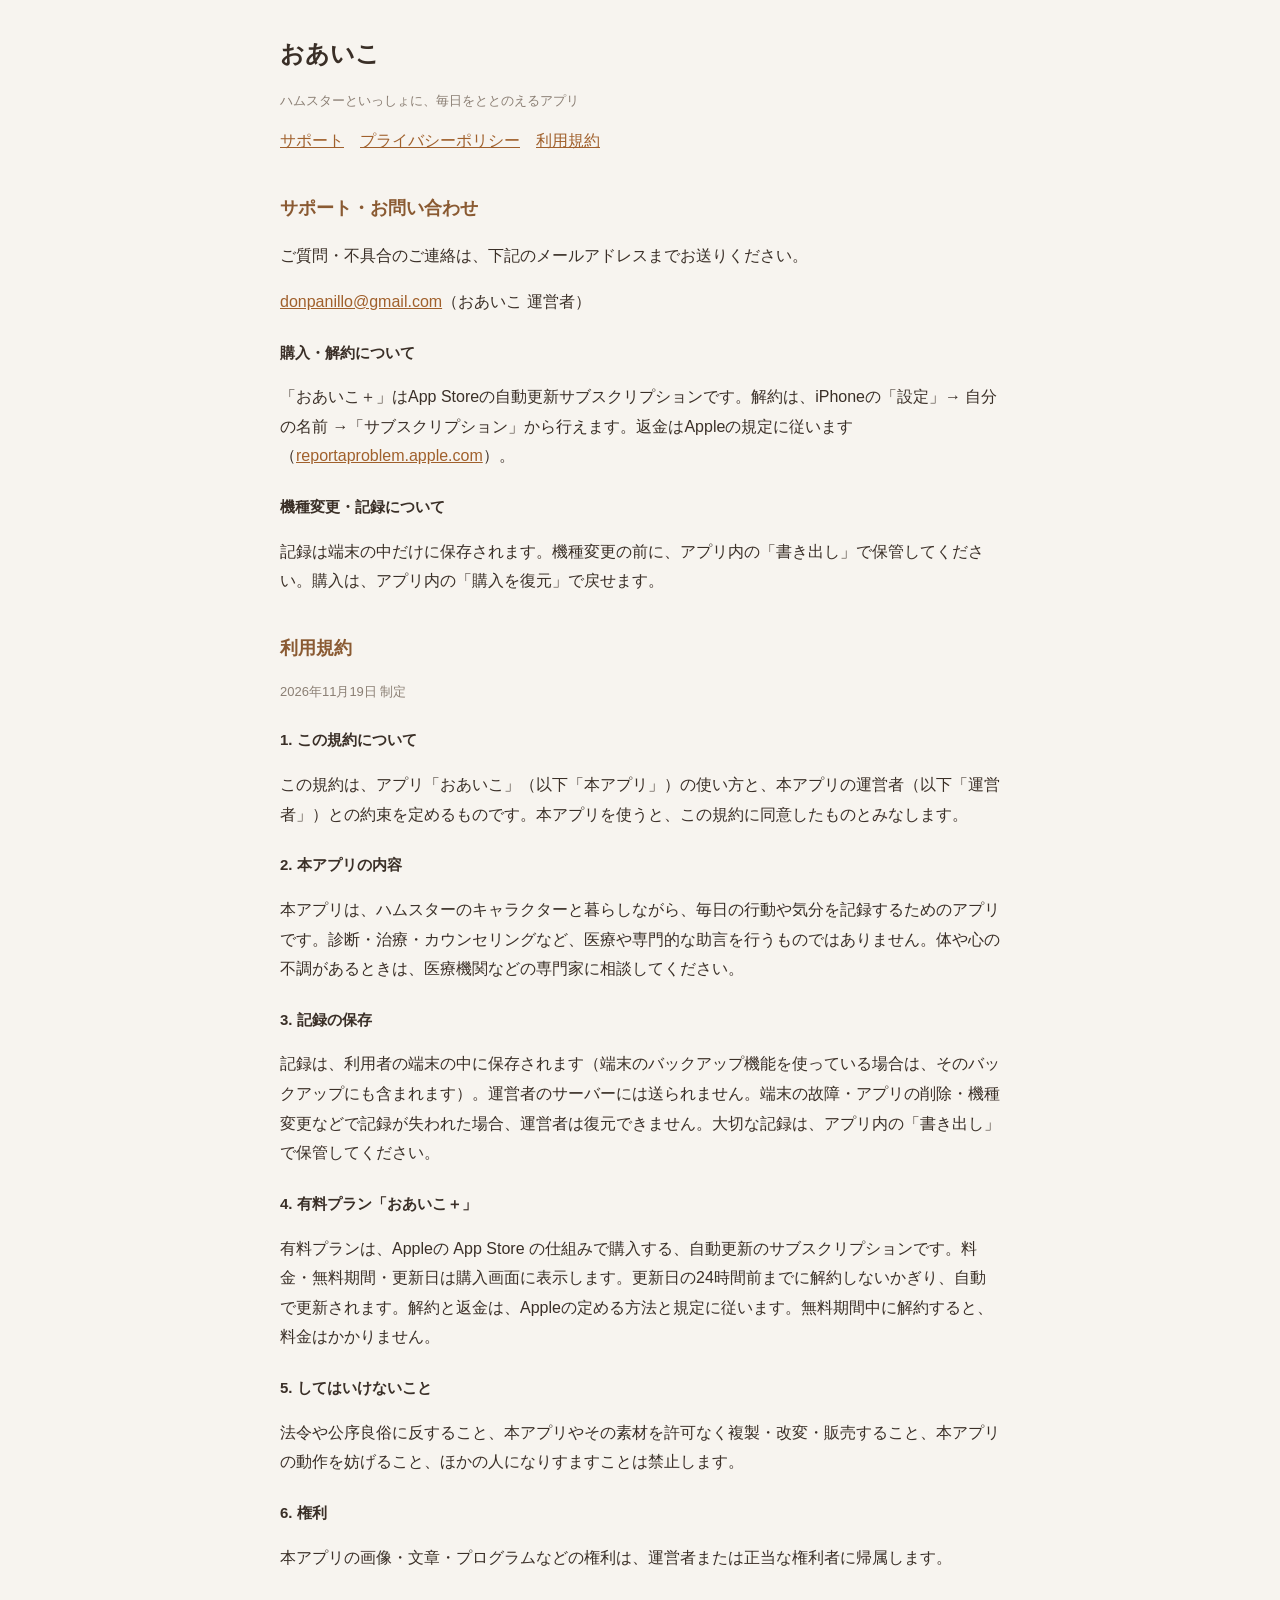
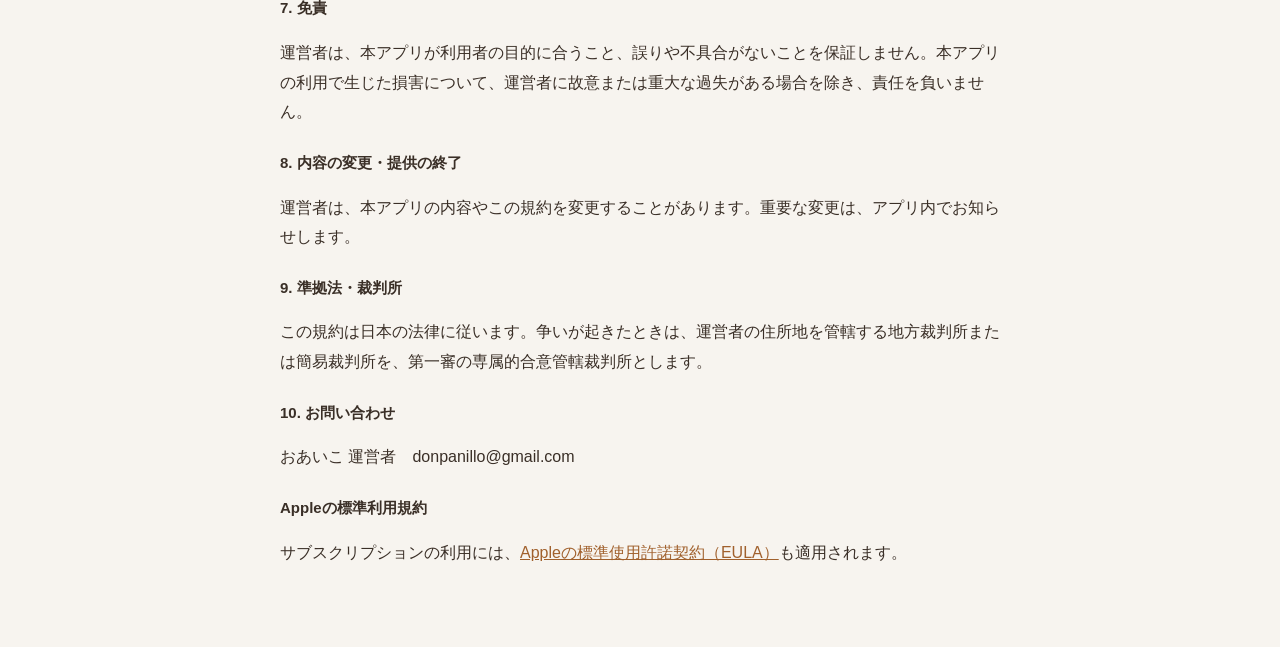
==== index.html @ 29eb4539 "Create index.html" ====
<!DOCTYPE html><html lang="ja"><head><meta charset="utf-8"><meta name="viewport" content="width=device-width, initial-scale=1"><title>おあいこ サポート</title><style>body{font-family:-apple-system,"Hiragino Sans","Noto Sans JP",sans-serif;background:#F7F4EF;color:#3a2f27;line-height:1.85;margin:0}main{max-width:720px;margin:0 auto;padding:32px 20px 64px}h1{font-size:24px;margin:0 0 4px}h2{font-size:18px;margin-top:36px;color:#8a5a32}h3{font-size:15px;margin:22px 0 4px}.muted{color:#8b7f74;font-size:13px}a{color:#a0602c}nav a{margin-right:16px}</style></head><body><main><h1>おあいこ</h1><p class="muted">ハムスターといっしょに、毎日をととのえるアプリ</p><nav><a href="#support">サポート</a><a href="privacy.html">プライバシーポリシー</a><a href="#terms">利用規約</a></nav>
<h2 id="support">サポート・お問い合わせ</h2><p>ご質問・不具合のご連絡は、下記のメールアドレスまでお送りください。</p><p><a href="mailto:donpanillo@gmail.com">donpanillo@gmail.com</a>（おあいこ 運営者）</p>
<h3>購入・解約について</h3><p>「おあいこ＋」はApp Storeの自動更新サブスクリプションです。解約は、iPhoneの「設定」→ 自分の名前 →「サブスクリプション」から行えます。返金はAppleの規定に従います（<a href="https://reportaproblem.apple.com/">reportaproblem.apple.com</a>）。</p>
<h3>機種変更・記録について</h3><p>記録は端末の中だけに保存されます。機種変更の前に、アプリ内の「書き出し」で保管してください。購入は、アプリ内の「購入を復元」で戻せます。</p><h2 id="terms">利用規約</h2><p class="muted">2026年11月19日 制定</p><h3>1. この規約について</h3><p>この規約は、アプリ「おあいこ」（以下「本アプリ」）の使い方と、本アプリの運営者（以下「運営者」）との約束を定めるものです。本アプリを使うと、この規約に同意したものとみなします。</p><h3>2. 本アプリの内容</h3><p>本アプリは、ハムスターのキャラクターと暮らしながら、毎日の行動や気分を記録するためのアプリです。診断・治療・カウンセリングなど、医療や専門的な助言を行うものではありません。体や心の不調があるときは、医療機関などの専門家に相談してください。</p><h3>3. 記録の保存</h3><p>記録は、利用者の端末の中に保存されます（端末のバックアップ機能を使っている場合は、そのバックアップにも含まれます）。運営者のサーバーには送られません。端末の故障・アプリの削除・機種変更などで記録が失われた場合、運営者は復元できません。大切な記録は、アプリ内の「書き出し」で保管してください。</p><h3>4. 有料プラン「おあいこ＋」</h3><p>有料プランは、Appleの App Store の仕組みで購入する、自動更新のサブスクリプションです。料金・無料期間・更新日は購入画面に表示します。更新日の24時間前までに解約しないかぎり、自動で更新されます。解約と返金は、Appleの定める方法と規定に従います。無料期間中に解約すると、料金はかかりません。</p><h3>5. してはいけないこと</h3><p>法令や公序良俗に反すること、本アプリやその素材を許可なく複製・改変・販売すること、本アプリの動作を妨げること、ほかの人になりすますことは禁止します。</p><h3>6. 権利</h3><p>本アプリの画像・文章・プログラムなどの権利は、運営者または正当な権利者に帰属します。</p><h3>7. 免責</h3><p>運営者は、本アプリが利用者の目的に合うこと、誤りや不具合がないことを保証しません。本アプリの利用で生じた損害について、運営者に故意または重大な過失がある場合を除き、責任を負いません。</p><h3>8. 内容の変更・提供の終了</h3><p>運営者は、本アプリの内容やこの規約を変更することがあります。重要な変更は、アプリ内でお知らせします。</p><h3>9. 準拠法・裁判所</h3><p>この規約は日本の法律に従います。争いが起きたときは、運営者の住所地を管轄する地方裁判所または簡易裁判所を、第一審の専属的合意管轄裁判所とします。</p><h3>10. お問い合わせ</h3><p>おあいこ 運営者　donpanillo@gmail.com</p><h3>Appleの標準利用規約</h3><p>サブスクリプションの利用には、<a href="https://www.apple.com/legal/internet-services/itunes/dev/stdeula/">Appleの標準使用許諾契約（EULA）</a>も適用されます。</p></main></body></html>
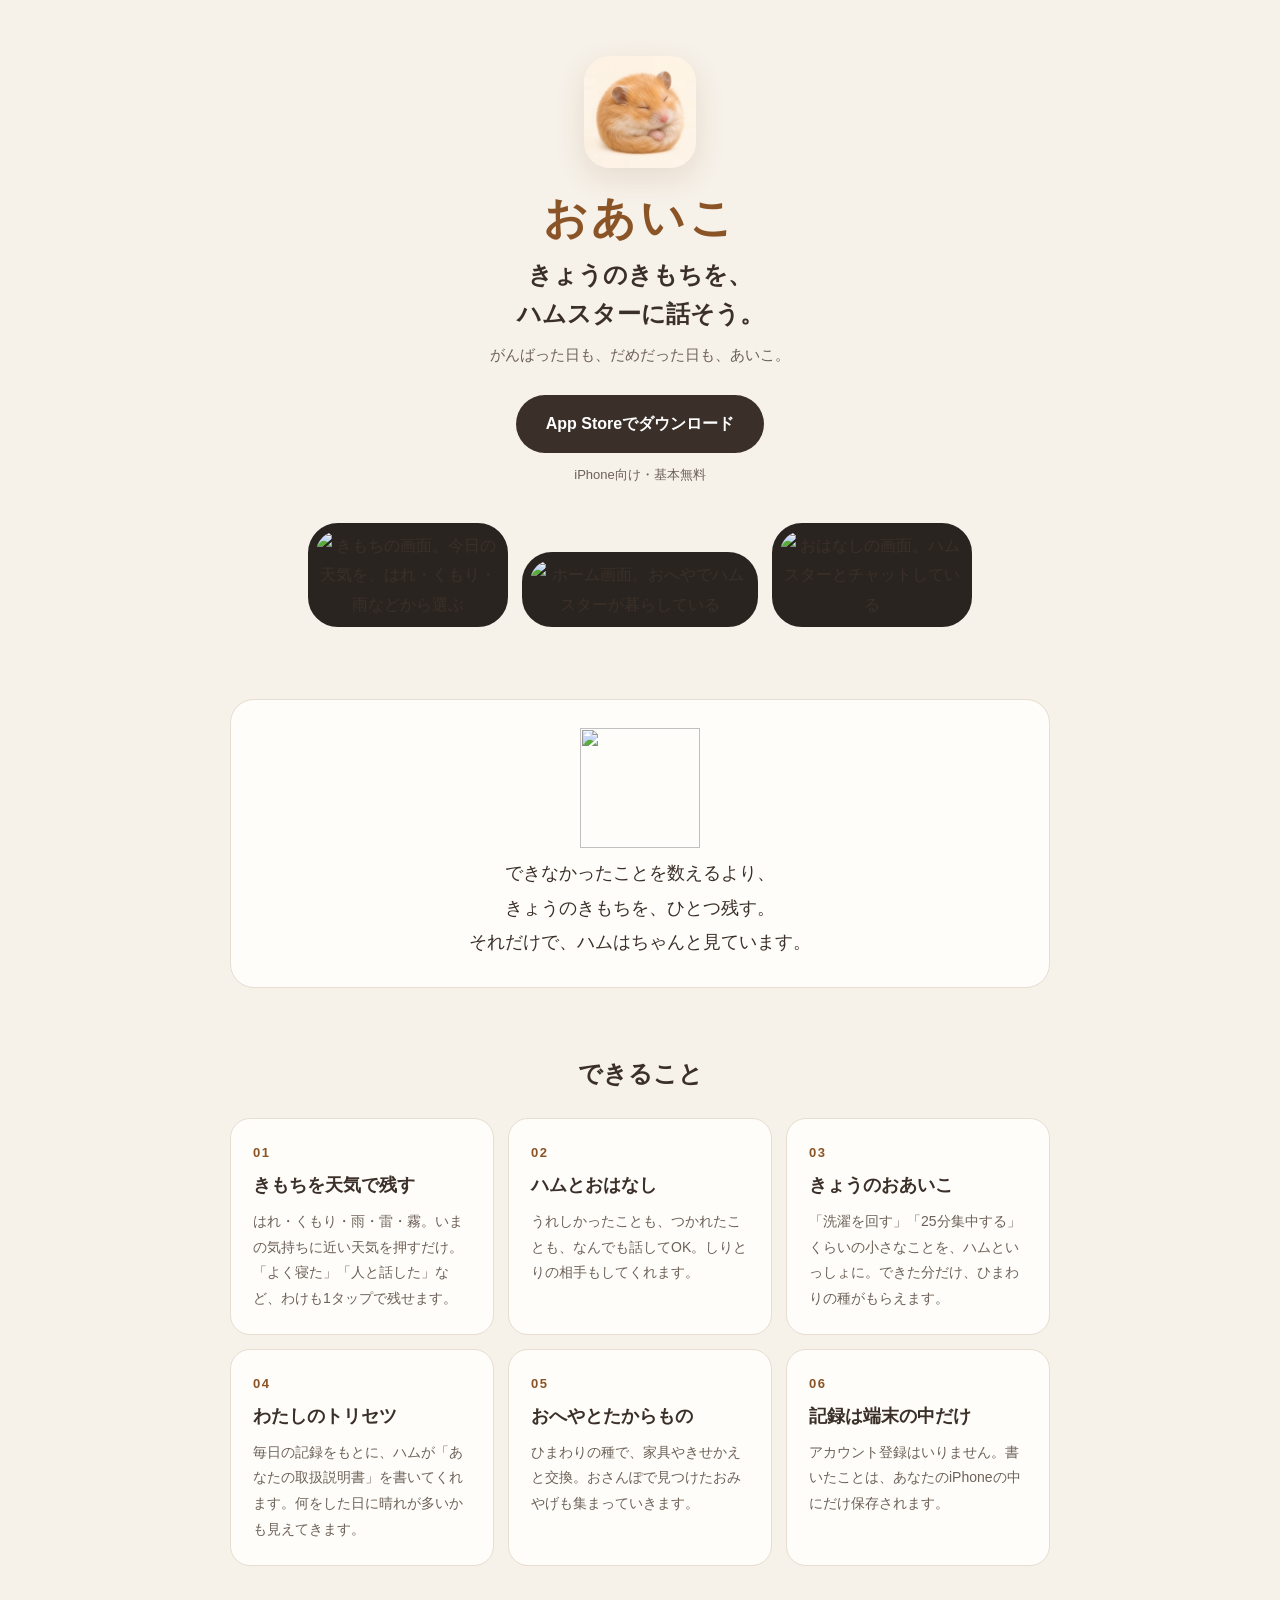
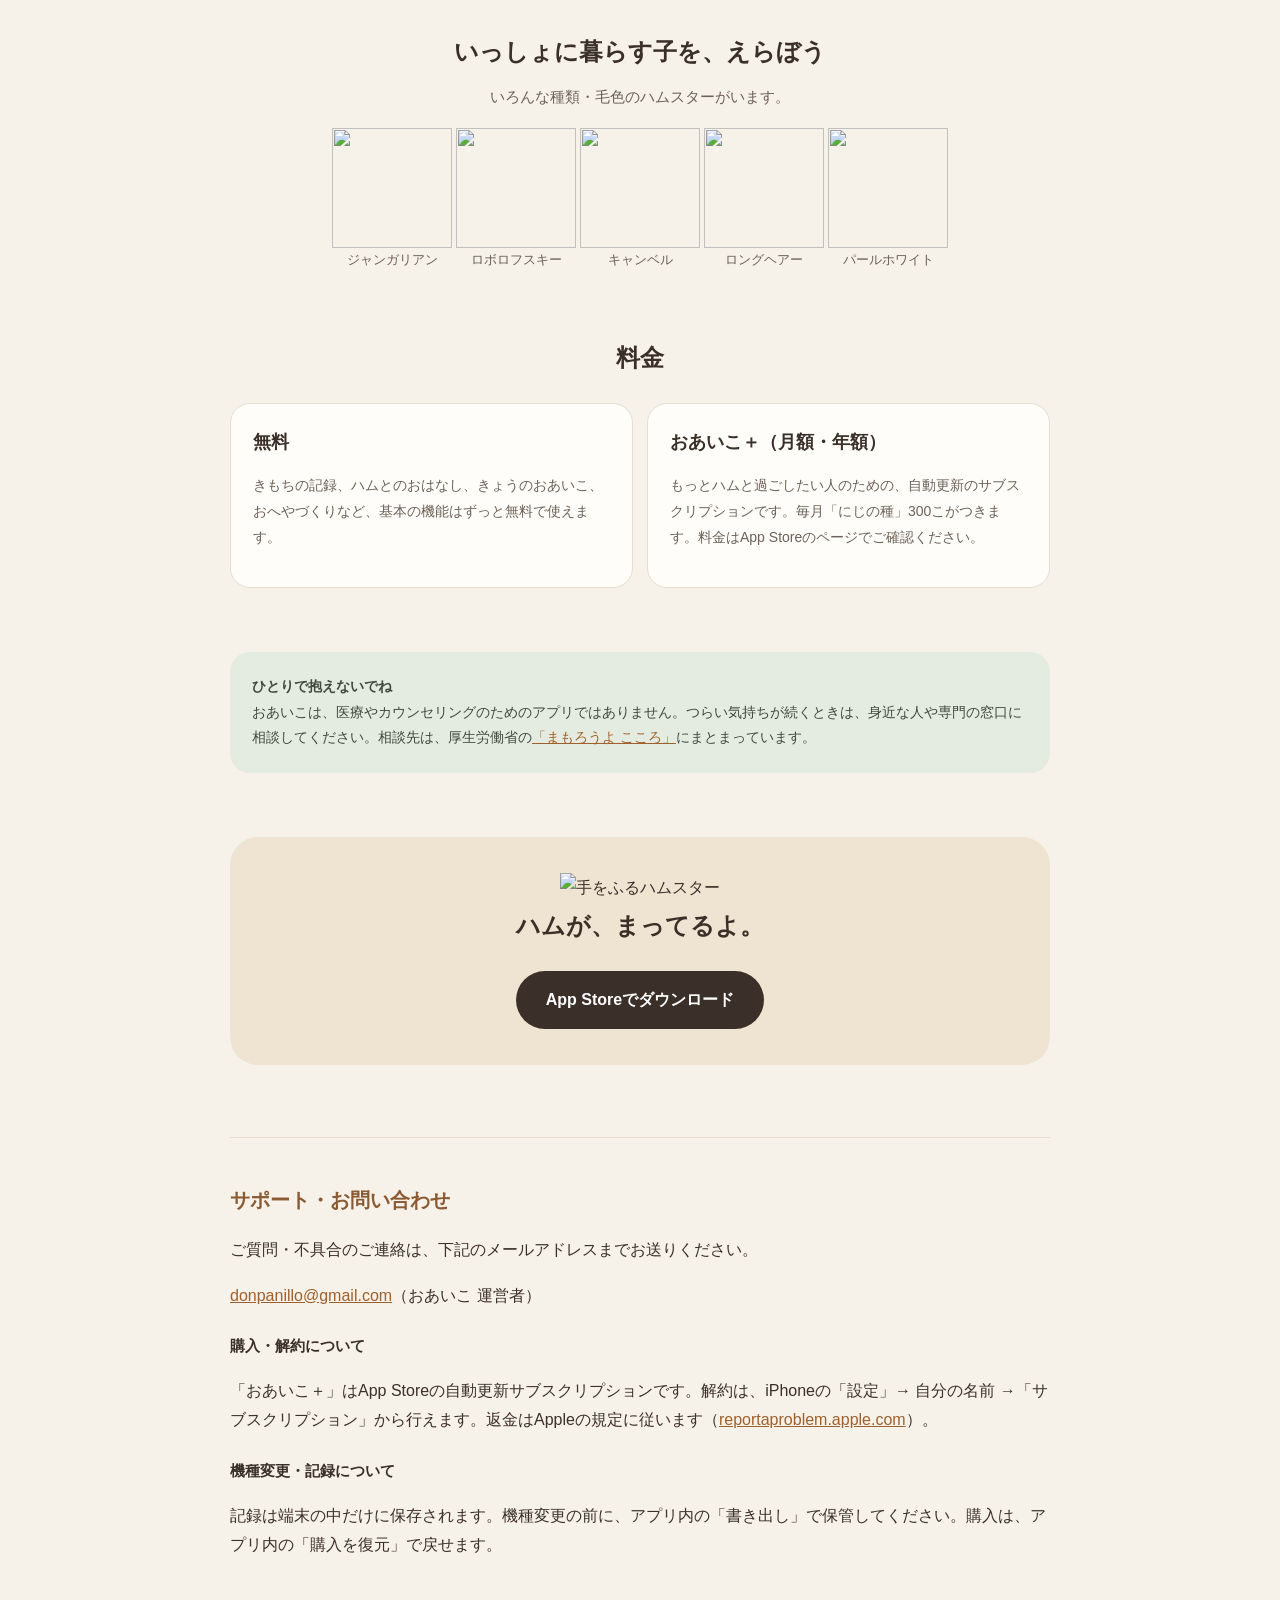
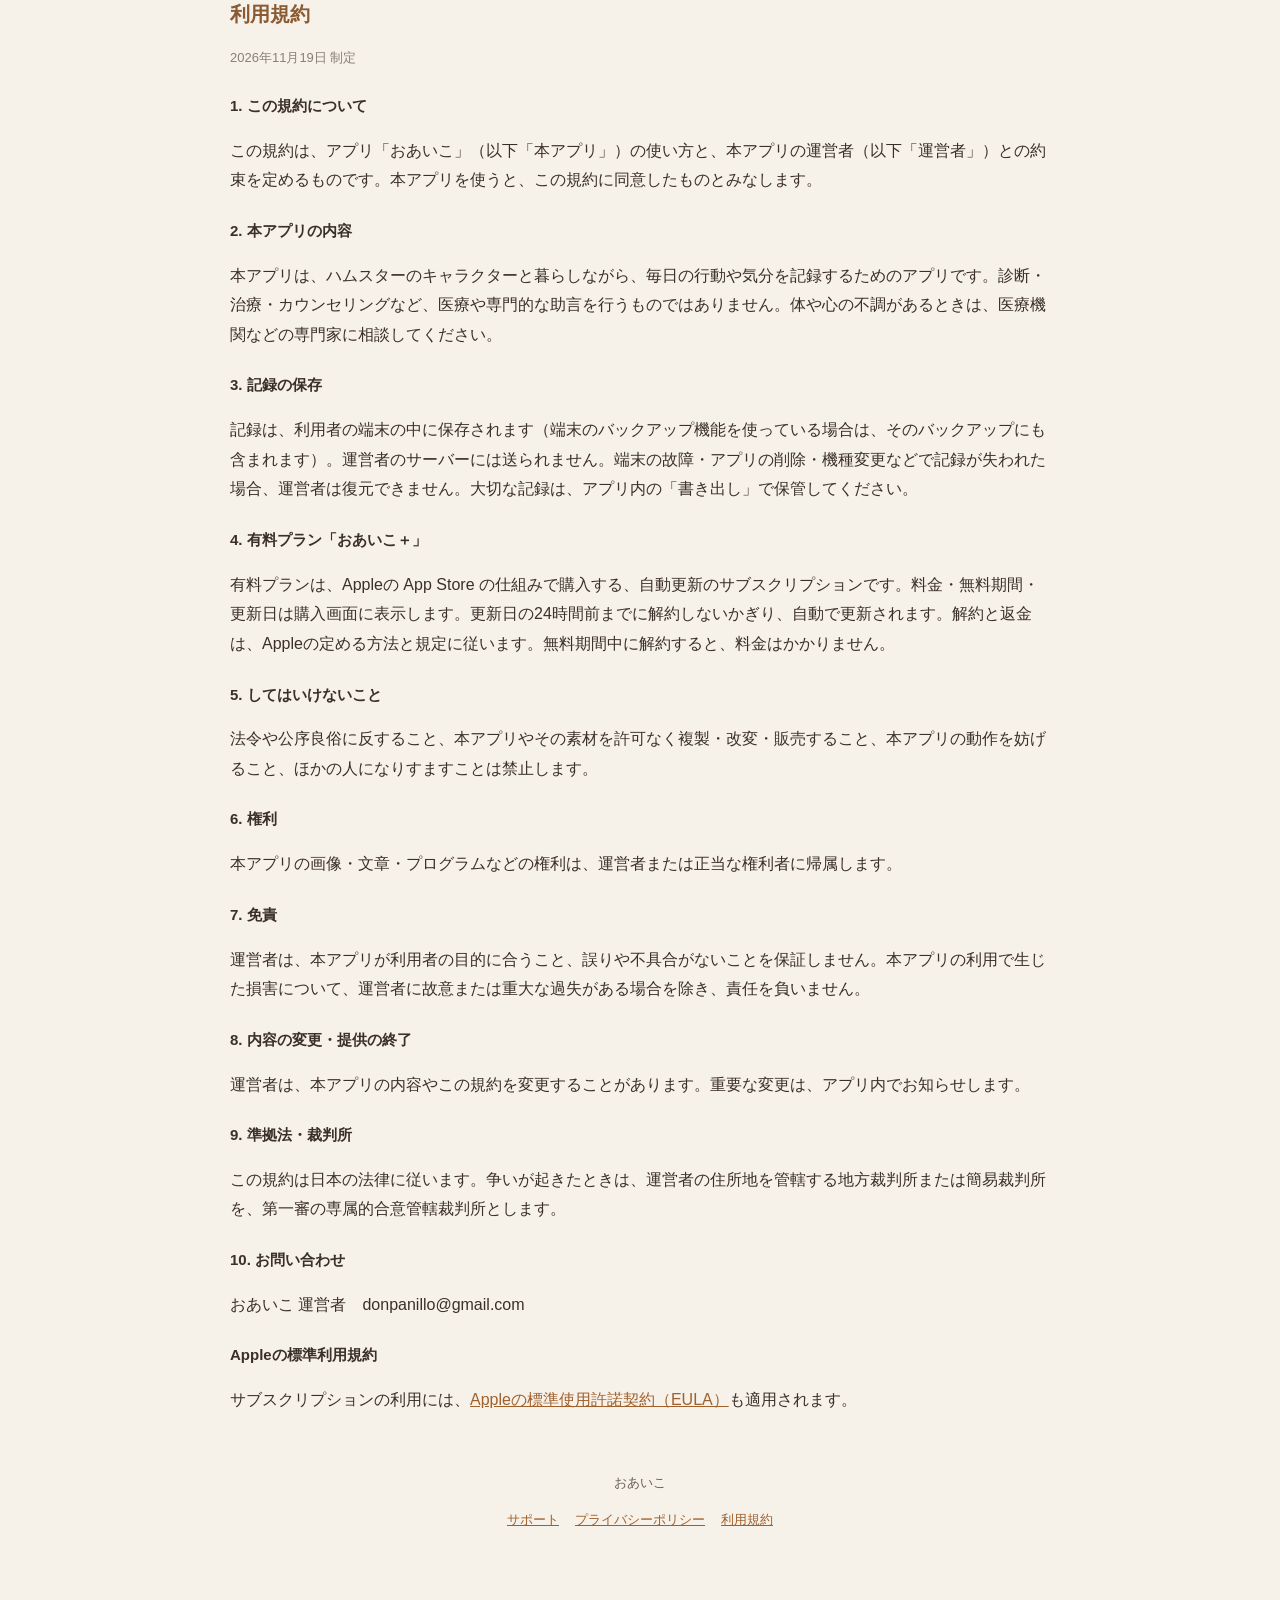
==== commit 6e5585b8: "紹介ページを追加" ====
--- a/index.html
+++ b/index.html
@@ -1,4 +1,147 @@
-<!DOCTYPE html><html lang="ja"><head><meta charset="utf-8"><meta name="viewport" content="width=device-width, initial-scale=1"><title>おあいこ サポート</title><style>body{font-family:-apple-system,"Hiragino Sans","Noto Sans JP",sans-serif;background:#F7F4EF;color:#3a2f27;line-height:1.85;margin:0}main{max-width:720px;margin:0 auto;padding:32px 20px 64px}h1{font-size:24px;margin:0 0 4px}h2{font-size:18px;margin-top:36px;color:#8a5a32}h3{font-size:15px;margin:22px 0 4px}.muted{color:#8b7f74;font-size:13px}a{color:#a0602c}nav a{margin-right:16px}</style></head><body><main><h1>おあいこ</h1><p class="muted">ハムスターといっしょに、毎日をととのえるアプリ</p><nav><a href="#support">サポート</a><a href="privacy.html">プライバシーポリシー</a><a href="#terms">利用規約</a></nav>
+<!DOCTYPE html>
+<html lang="ja">
+<head>
+<meta charset="utf-8">
+<meta name="viewport" content="width=device-width, initial-scale=1">
+<title>おあいこ｜きょうのきもちを、ハムスターに話そう</title>
+<meta name="description" content="きょうのきもちを天気で残して、ハムスターに話すアプリ。がんばった日も、だめだった日も、あいこ。iPhone向け・基本無料。">
+<meta property="og:title" content="おあいこ｜きょうのきもちを、ハムスターに話そう">
+<meta property="og:description" content="きもちを天気で残して、ハムとおはなし。がんばった日も、だめだった日も、あいこ。iPhone向け・基本無料。">
+<meta property="og:image" content="https://oaiko-app.github.io/og.png">
+<meta property="og:url" content="https://oaiko-app.github.io/">
+<meta property="og:type" content="website">
+<meta name="twitter:card" content="summary_large_image">
+<meta name="apple-itunes-app" content="app-id=6836835986">
+<link rel="icon" href="icon.png">
+<link rel="apple-touch-icon" href="icon.png">
+<style>
+:root{--bg:#f6f1e9;--card:#fffdf9;--ink:#3b3029;--sub:#6c6158;--accent:#8a5427;--soft:#efe3d2;--sage:#e4ece1;--line:#e7ddd0}
+*{box-sizing:border-box}
+body{margin:0;background:var(--bg);color:var(--ink);font-family:-apple-system,"Hiragino Maru Gothic ProN","Hiragino Sans","Noto Sans JP",sans-serif;line-height:1.85}
+main{max-width:860px;margin:0 auto;padding:0 20px 72px}
+a{color:#a0602c}
+header{text-align:center;padding:56px 0 8px;position:relative}
+header .icon{width:112px;height:112px;border-radius:26px;box-shadow:0 10px 30px #8a542722}
+h1{font-size:44px;letter-spacing:.08em;color:var(--accent);margin:14px 0 0;line-height:1.2}
+.lead{font-size:24px;font-weight:700;margin:12px 0 0;line-height:1.6}
+.sub{color:var(--sub);font-size:15px;margin:8px 0 0}
+.cta{display:inline-block;margin-top:26px;background:var(--ink);color:#fff;font-weight:700;padding:14px 30px;border-radius:999px;text-decoration:none}
+.cta:hover{background:#2a221d}
+.note{color:var(--sub);font-size:13px;margin-top:10px}
+.hero{display:flex;justify-content:center;align-items:flex-end;gap:14px;margin-top:36px}
+.phone{width:200px;border-radius:30px;border:8px solid #2a2420;display:block;background:#2a2420}
+.hero .mid{width:236px}
+.hero .side{display:none}
+@media(min-width:640px){.hero .side{display:block}}
+section{margin-top:64px}
+h2{font-size:24px;text-align:center;margin:0 0 8px;color:var(--ink)}
+.sec-sub{text-align:center;color:var(--sub);font-size:15px;margin:0}
+.quote{background:var(--card);border:1px solid var(--line);border-radius:24px;padding:28px 24px;text-align:center;font-size:18px;line-height:1.9}
+.quote img{width:120px;height:120px;display:block;margin:0 auto 8px}
+.grid{display:grid;grid-template-columns:repeat(auto-fit,minmax(240px,1fr));gap:14px;margin-top:22px}
+.card{background:var(--card);border:1px solid var(--line);border-radius:20px;padding:22px}
+.card .no{color:var(--accent);font-weight:700;font-size:13px;letter-spacing:.12em}
+.card h3{margin:4px 0 6px;font-size:18px}
+.card p{margin:0;color:var(--sub);font-size:14px}
+.hams{display:flex;justify-content:center;flex-wrap:wrap;gap:4px;margin-top:18px}
+.hams figure{margin:0;text-align:center;font-size:13px;color:var(--sub);width:120px}
+.hams img{width:120px;height:120px;display:block}
+.plans{display:grid;grid-template-columns:repeat(auto-fit,minmax(260px,1fr));gap:14px;margin-top:22px}
+.plan{background:var(--card);border:1px solid var(--line);border-radius:20px;padding:22px}
+.plan h3{margin:0 0 6px;font-size:18px}
+.plan p,.plan li{color:var(--sub);font-size:14px}
+.plan ul{margin:6px 0 0;padding-left:1.2em}
+.care{background:var(--sage);border-radius:20px;padding:22px;font-size:14px;color:#3f4a3c}
+.final{text-align:center;background:var(--soft);border-radius:28px;padding:36px 20px}
+.final img{width:160px;height:160px}
+.legal{margin-top:72px;border-top:1px solid var(--line);padding-top:8px}
+.legal h2{text-align:left;font-size:20px;color:#8a5a32;margin-top:36px}
+.legal h3{font-size:15px;margin:22px 0 4px}
+.muted{color:#8b7f74;font-size:13px}
+footer{text-align:center;color:var(--sub);font-size:13px;margin-top:56px}
+footer a{margin:0 8px}
+</style>
+</head>
+<body>
+<main>
+<header>
+<img class="icon" src="icon.png" alt="おあいこのアプリアイコン">
+<h1>おあいこ</h1>
+<p class="lead">きょうのきもちを、<br>ハムスターに話そう。</p>
+<p class="sub">がんばった日も、だめだった日も、あいこ。</p>
+<a class="cta" href="https://apps.apple.com/app/id6836835986">App Storeでダウンロード</a>
+<p class="note">iPhone向け・基本無料</p>
+<div class="hero">
+<img class="phone side" src="img/s2.jpg" alt="きもちの画面。今日の天気を、はれ・くもり・雨などから選ぶ">
+<img class="phone mid" src="img/s1.jpg" alt="ホーム画面。おへやでハムスターが暮らしている">
+<img class="phone side" src="img/s3.jpg" alt="おはなしの画面。ハムスターとチャットしている">
+</div>
+</header>
+
+<section>
+<div class="quote">
+<img src="img/ham_05_cheeks.webp" alt="">
+できなかったことを数えるより、<br>きょうのきもちを、ひとつ残す。<br>それだけで、ハムはちゃんと見ています。
+</div>
+</section>
+
+<section>
+<h2>できること</h2>
+<div class="grid">
+<div class="card"><div class="no">01</div><h3>きもちを天気で残す</h3><p>はれ・くもり・雨・雷・霧。いまの気持ちに近い天気を押すだけ。「よく寝た」「人と話した」など、わけも1タップで残せます。</p></div>
+<div class="card"><div class="no">02</div><h3>ハムとおはなし</h3><p>うれしかったことも、つかれたことも、なんでも話してOK。しりとりの相手もしてくれます。</p></div>
+<div class="card"><div class="no">03</div><h3>きょうのおあいこ</h3><p>「洗濯を回す」「25分集中する」くらいの小さなことを、ハムといっしょに。できた分だけ、ひまわりの種がもらえます。</p></div>
+<div class="card"><div class="no">04</div><h3>わたしのトリセツ</h3><p>毎日の記録をもとに、ハムが「あなたの取扱説明書」を書いてくれます。何をした日に晴れが多いかも見えてきます。</p></div>
+<div class="card"><div class="no">05</div><h3>おへやとたからもの</h3><p>ひまわりの種で、家具やきせかえと交換。おさんぽで見つけたおみやげも集まっていきます。</p></div>
+<div class="card"><div class="no">06</div><h3>記録は端末の中だけ</h3><p>アカウント登録はいりません。書いたことは、あなたのiPhoneの中にだけ保存されます。</p></div>
+</div>
+</section>
+
+<section>
+<h2>いっしょに暮らす子を、えらぼう</h2>
+<p class="sec-sub">いろんな種類・毛色のハムスターがいます。</p>
+<div class="hams">
+<figure><img src="img/v_djungarian.webp" alt=""><figcaption>ジャンガリアン</figcaption></figure>
+<figure><img src="img/v_robo.webp" alt=""><figcaption>ロボロフスキー</figcaption></figure>
+<figure><img src="img/v_campbell.webp" alt=""><figcaption>キャンベル</figcaption></figure>
+<figure><img src="img/v_longhair.webp" alt=""><figcaption>ロングヘアー</figcaption></figure>
+<figure><img src="img/v_pearl.webp" alt=""><figcaption>パールホワイト</figcaption></figure>
+</div>
+</section>
+
+<section>
+<h2>料金</h2>
+<div class="plans">
+<div class="plan"><h3>無料</h3><p>きもちの記録、ハムとのおはなし、きょうのおあいこ、おへやづくりなど、基本の機能はずっと無料で使えます。</p></div>
+<div class="plan"><h3>おあいこ＋（月額・年額）</h3><p>もっとハムと過ごしたい人のための、自動更新のサブスクリプションです。毎月「にじの種」300こがつきます。料金はApp Storeのページでご確認ください。</p></div>
+</div>
+</section>
+
+<section>
+<div class="care">
+<strong>ひとりで抱えないでね</strong><br>
+おあいこは、医療やカウンセリングのためのアプリではありません。つらい気持ちが続くときは、身近な人や専門の窓口に相談してください。相談先は、厚生労働省の<a href="https://www.mhlw.go.jp/mamorouyokokoro/">「まもろうよ こころ」</a>にまとまっています。
+</div>
+</section>
+
+<section>
+<div class="final">
+<img src="img/ham_p_wave.webp" alt="手をふるハムスター">
+<p class="lead" style="margin-top:4px">ハムが、まってるよ。</p>
+<a class="cta" href="https://apps.apple.com/app/id6836835986">App Storeでダウンロード</a>
+</div>
+</section>
+
+<div class="legal">
 <h2 id="support">サポート・お問い合わせ</h2><p>ご質問・不具合のご連絡は、下記のメールアドレスまでお送りください。</p><p><a href="mailto:donpanillo@gmail.com">donpanillo@gmail.com</a>（おあいこ 運営者）</p>
 <h3>購入・解約について</h3><p>「おあいこ＋」はApp Storeの自動更新サブスクリプションです。解約は、iPhoneの「設定」→ 自分の名前 →「サブスクリプション」から行えます。返金はAppleの規定に従います（<a href="https://reportaproblem.apple.com/">reportaproblem.apple.com</a>）。</p>
-<h3>機種変更・記録について</h3><p>記録は端末の中だけに保存されます。機種変更の前に、アプリ内の「書き出し」で保管してください。購入は、アプリ内の「購入を復元」で戻せます。</p><h2 id="terms">利用規約</h2><p class="muted">2026年11月19日 制定</p><h3>1. この規約について</h3><p>この規約は、アプリ「おあいこ」（以下「本アプリ」）の使い方と、本アプリの運営者（以下「運営者」）との約束を定めるものです。本アプリを使うと、この規約に同意したものとみなします。</p><h3>2. 本アプリの内容</h3><p>本アプリは、ハムスターのキャラクターと暮らしながら、毎日の行動や気分を記録するためのアプリです。診断・治療・カウンセリングなど、医療や専門的な助言を行うものではありません。体や心の不調があるときは、医療機関などの専門家に相談してください。</p><h3>3. 記録の保存</h3><p>記録は、利用者の端末の中に保存されます（端末のバックアップ機能を使っている場合は、そのバックアップにも含まれます）。運営者のサーバーには送られません。端末の故障・アプリの削除・機種変更などで記録が失われた場合、運営者は復元できません。大切な記録は、アプリ内の「書き出し」で保管してください。</p><h3>4. 有料プラン「おあいこ＋」</h3><p>有料プランは、Appleの App Store の仕組みで購入する、自動更新のサブスクリプションです。料金・無料期間・更新日は購入画面に表示します。更新日の24時間前までに解約しないかぎり、自動で更新されます。解約と返金は、Appleの定める方法と規定に従います。無料期間中に解約すると、料金はかかりません。</p><h3>5. してはいけないこと</h3><p>法令や公序良俗に反すること、本アプリやその素材を許可なく複製・改変・販売すること、本アプリの動作を妨げること、ほかの人になりすますことは禁止します。</p><h3>6. 権利</h3><p>本アプリの画像・文章・プログラムなどの権利は、運営者または正当な権利者に帰属します。</p><h3>7. 免責</h3><p>運営者は、本アプリが利用者の目的に合うこと、誤りや不具合がないことを保証しません。本アプリの利用で生じた損害について、運営者に故意または重大な過失がある場合を除き、責任を負いません。</p><h3>8. 内容の変更・提供の終了</h3><p>運営者は、本アプリの内容やこの規約を変更することがあります。重要な変更は、アプリ内でお知らせします。</p><h3>9. 準拠法・裁判所</h3><p>この規約は日本の法律に従います。争いが起きたときは、運営者の住所地を管轄する地方裁判所または簡易裁判所を、第一審の専属的合意管轄裁判所とします。</p><h3>10. お問い合わせ</h3><p>おあいこ 運営者　donpanillo@gmail.com</p><h3>Appleの標準利用規約</h3><p>サブスクリプションの利用には、<a href="https://www.apple.com/legal/internet-services/itunes/dev/stdeula/">Appleの標準使用許諾契約（EULA）</a>も適用されます。</p></main></body></html>
+<h3>機種変更・記録について</h3><p>記録は端末の中だけに保存されます。機種変更の前に、アプリ内の「書き出し」で保管してください。購入は、アプリ内の「購入を復元」で戻せます。</p><h2 id="terms">利用規約</h2><p class="muted">2026年11月19日 制定</p><h3>1. この規約について</h3><p>この規約は、アプリ「おあいこ」（以下「本アプリ」）の使い方と、本アプリの運営者（以下「運営者」）との約束を定めるものです。本アプリを使うと、この規約に同意したものとみなします。</p><h3>2. 本アプリの内容</h3><p>本アプリは、ハムスターのキャラクターと暮らしながら、毎日の行動や気分を記録するためのアプリです。診断・治療・カウンセリングなど、医療や専門的な助言を行うものではありません。体や心の不調があるときは、医療機関などの専門家に相談してください。</p><h3>3. 記録の保存</h3><p>記録は、利用者の端末の中に保存されます（端末のバックアップ機能を使っている場合は、そのバックアップにも含まれます）。運営者のサーバーには送られません。端末の故障・アプリの削除・機種変更などで記録が失われた場合、運営者は復元できません。大切な記録は、アプリ内の「書き出し」で保管してください。</p><h3>4. 有料プラン「おあいこ＋」</h3><p>有料プランは、Appleの App Store の仕組みで購入する、自動更新のサブスクリプションです。料金・無料期間・更新日は購入画面に表示します。更新日の24時間前までに解約しないかぎり、自動で更新されます。解約と返金は、Appleの定める方法と規定に従います。無料期間中に解約すると、料金はかかりません。</p><h3>5. してはいけないこと</h3><p>法令や公序良俗に反すること、本アプリやその素材を許可なく複製・改変・販売すること、本アプリの動作を妨げること、ほかの人になりすますことは禁止します。</p><h3>6. 権利</h3><p>本アプリの画像・文章・プログラムなどの権利は、運営者または正当な権利者に帰属します。</p><h3>7. 免責</h3><p>運営者は、本アプリが利用者の目的に合うこと、誤りや不具合がないことを保証しません。本アプリの利用で生じた損害について、運営者に故意または重大な過失がある場合を除き、責任を負いません。</p><h3>8. 内容の変更・提供の終了</h3><p>運営者は、本アプリの内容やこの規約を変更することがあります。重要な変更は、アプリ内でお知らせします。</p><h3>9. 準拠法・裁判所</h3><p>この規約は日本の法律に従います。争いが起きたときは、運営者の住所地を管轄する地方裁判所または簡易裁判所を、第一審の専属的合意管轄裁判所とします。</p><h3>10. お問い合わせ</h3><p>おあいこ 運営者　donpanillo@gmail.com</p><h3>Appleの標準利用規約</h3><p>サブスクリプションの利用には、<a href="https://www.apple.com/legal/internet-services/itunes/dev/stdeula/">Appleの標準使用許諾契約（EULA）</a>も適用されます。</p>
+</div>
+
+<footer>
+<p>おあいこ</p>
+<p><a href="#support">サポート</a><a href="privacy.html">プライバシーポリシー</a><a href="#terms">利用規約</a></p>
+</footer>
+</main>
+</body>
+</html>
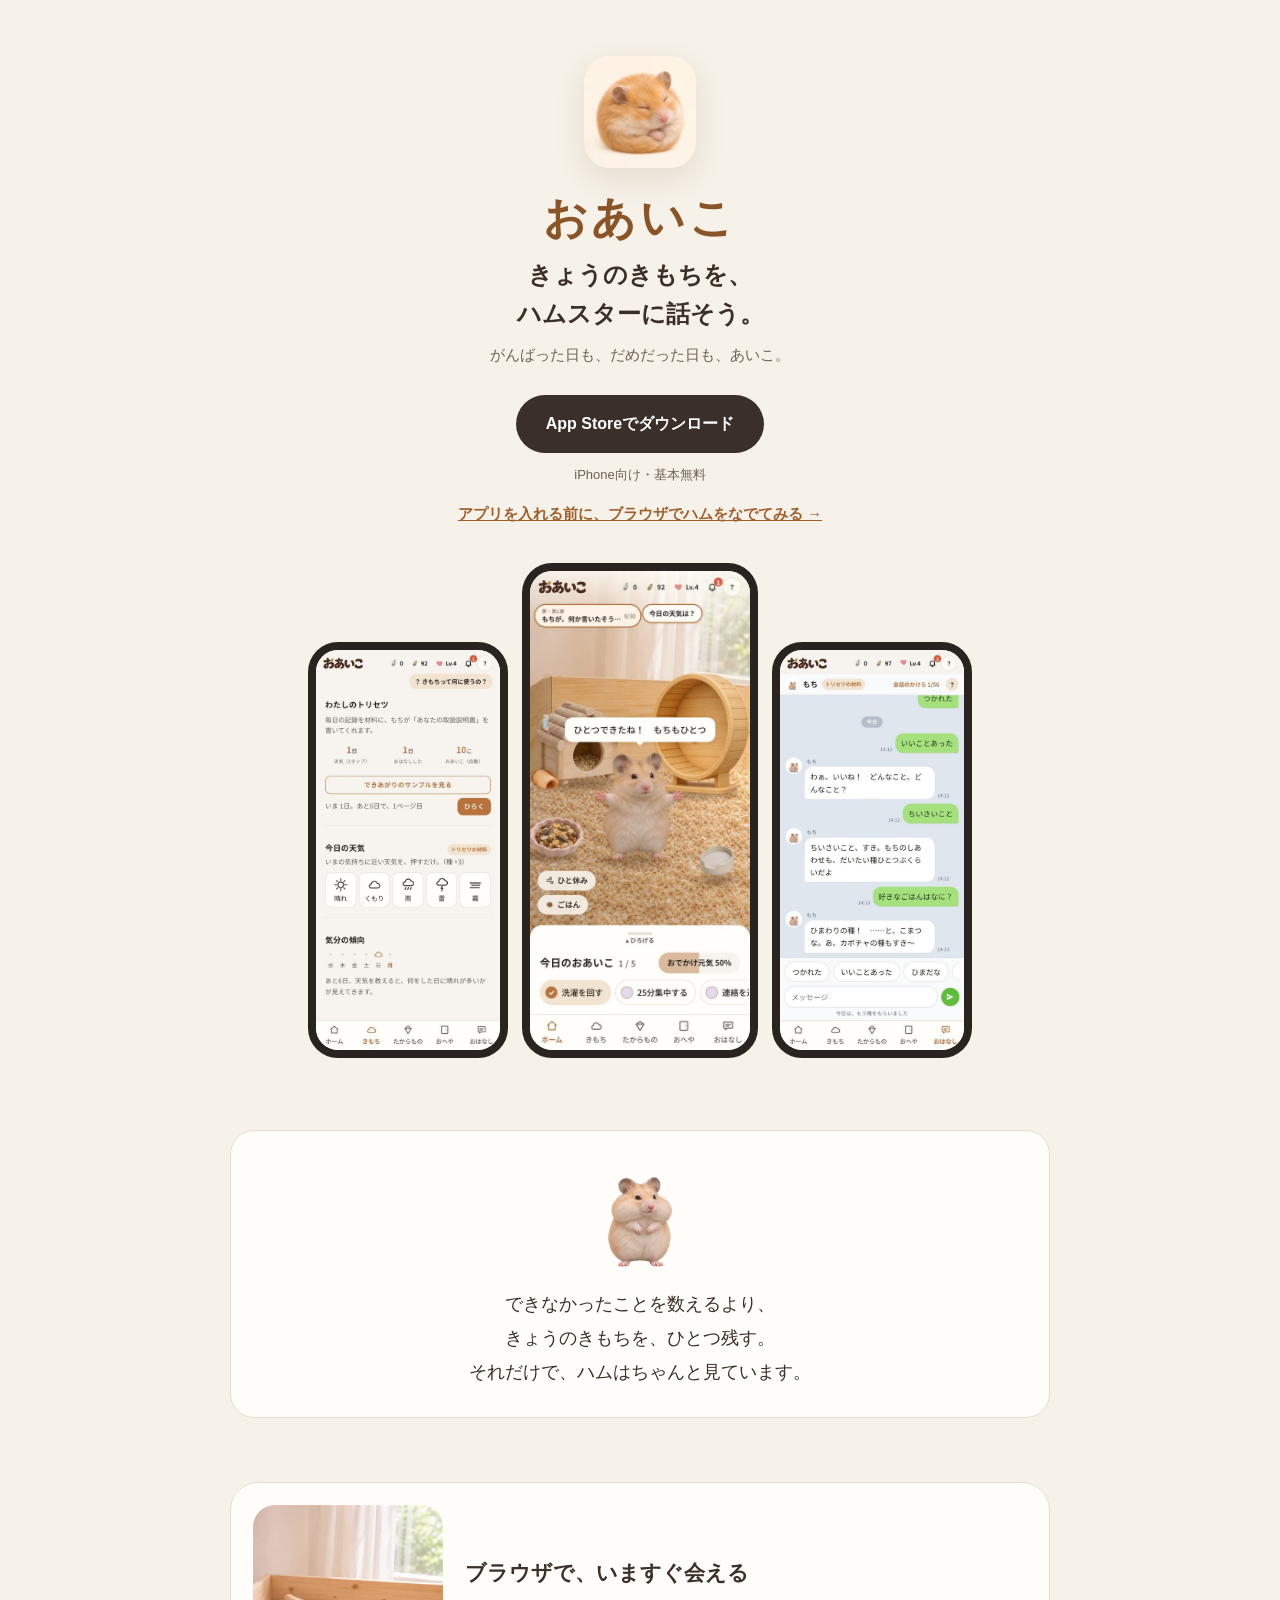
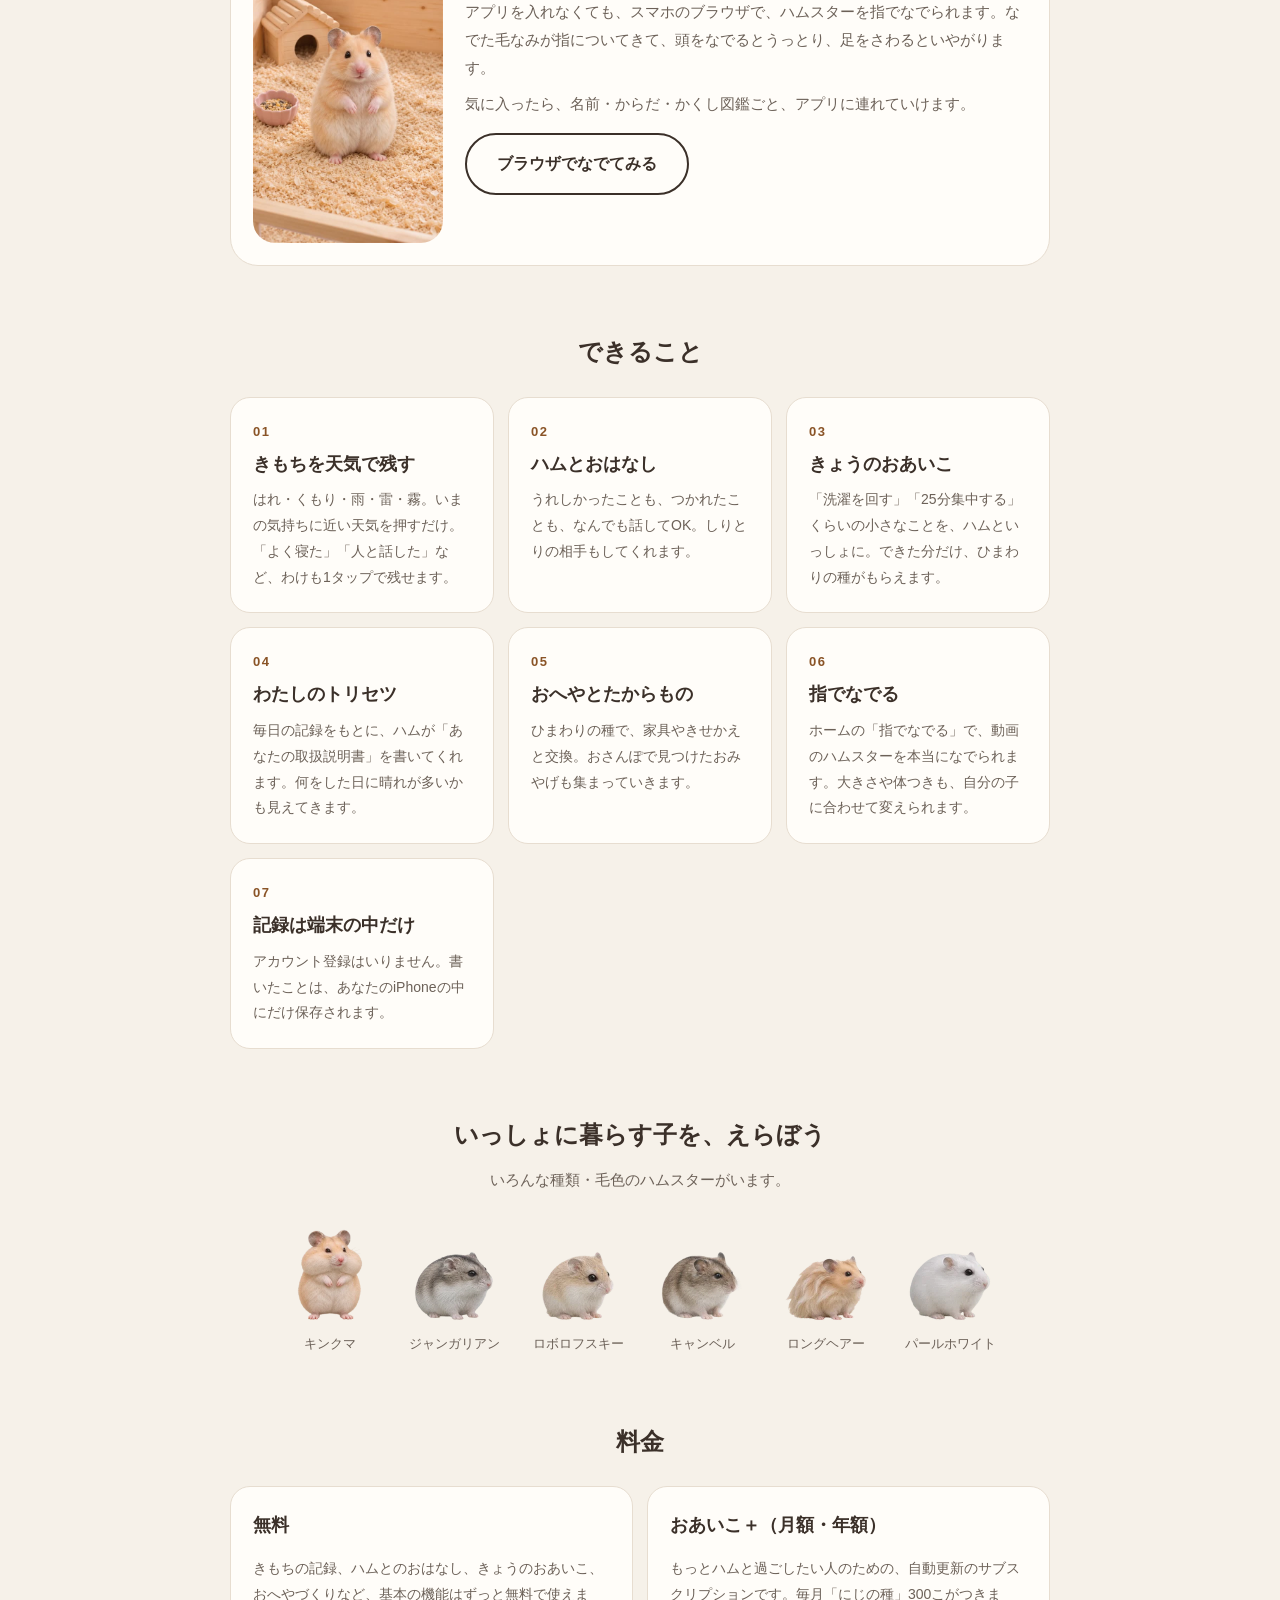
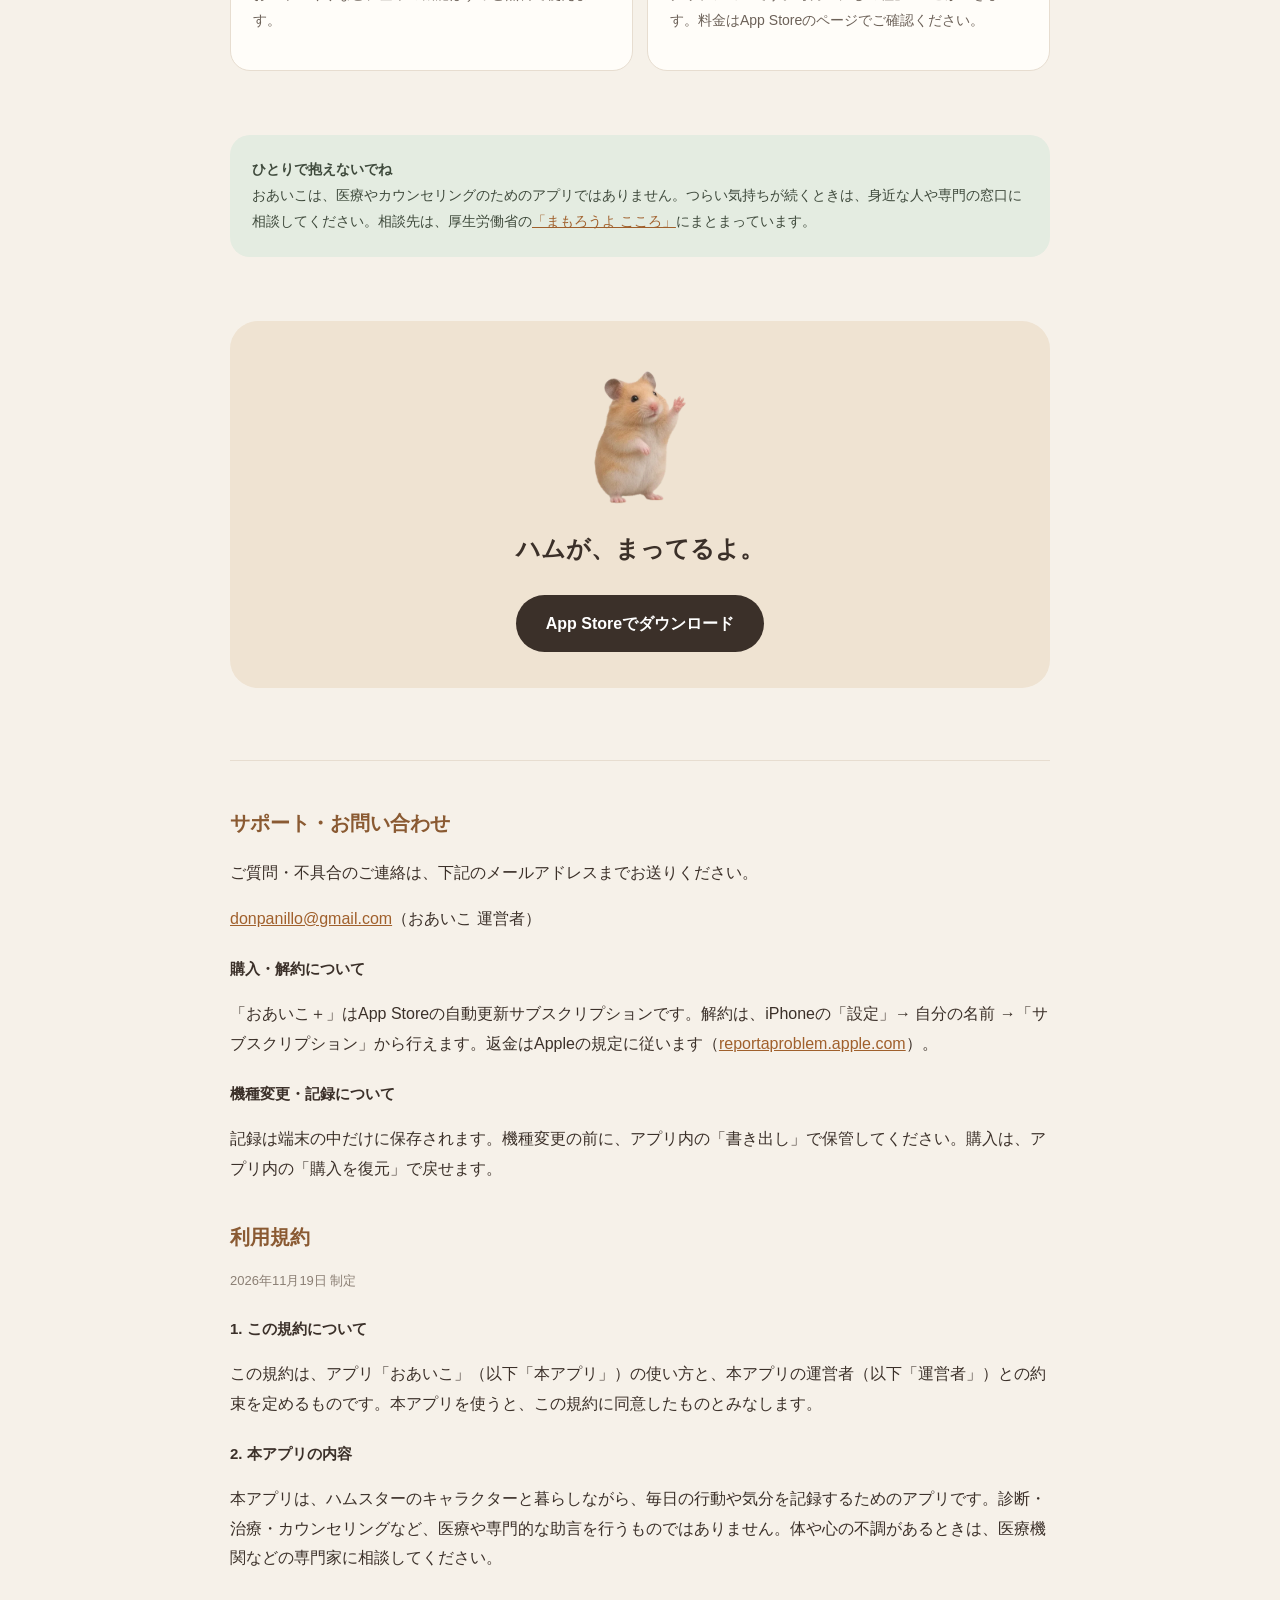
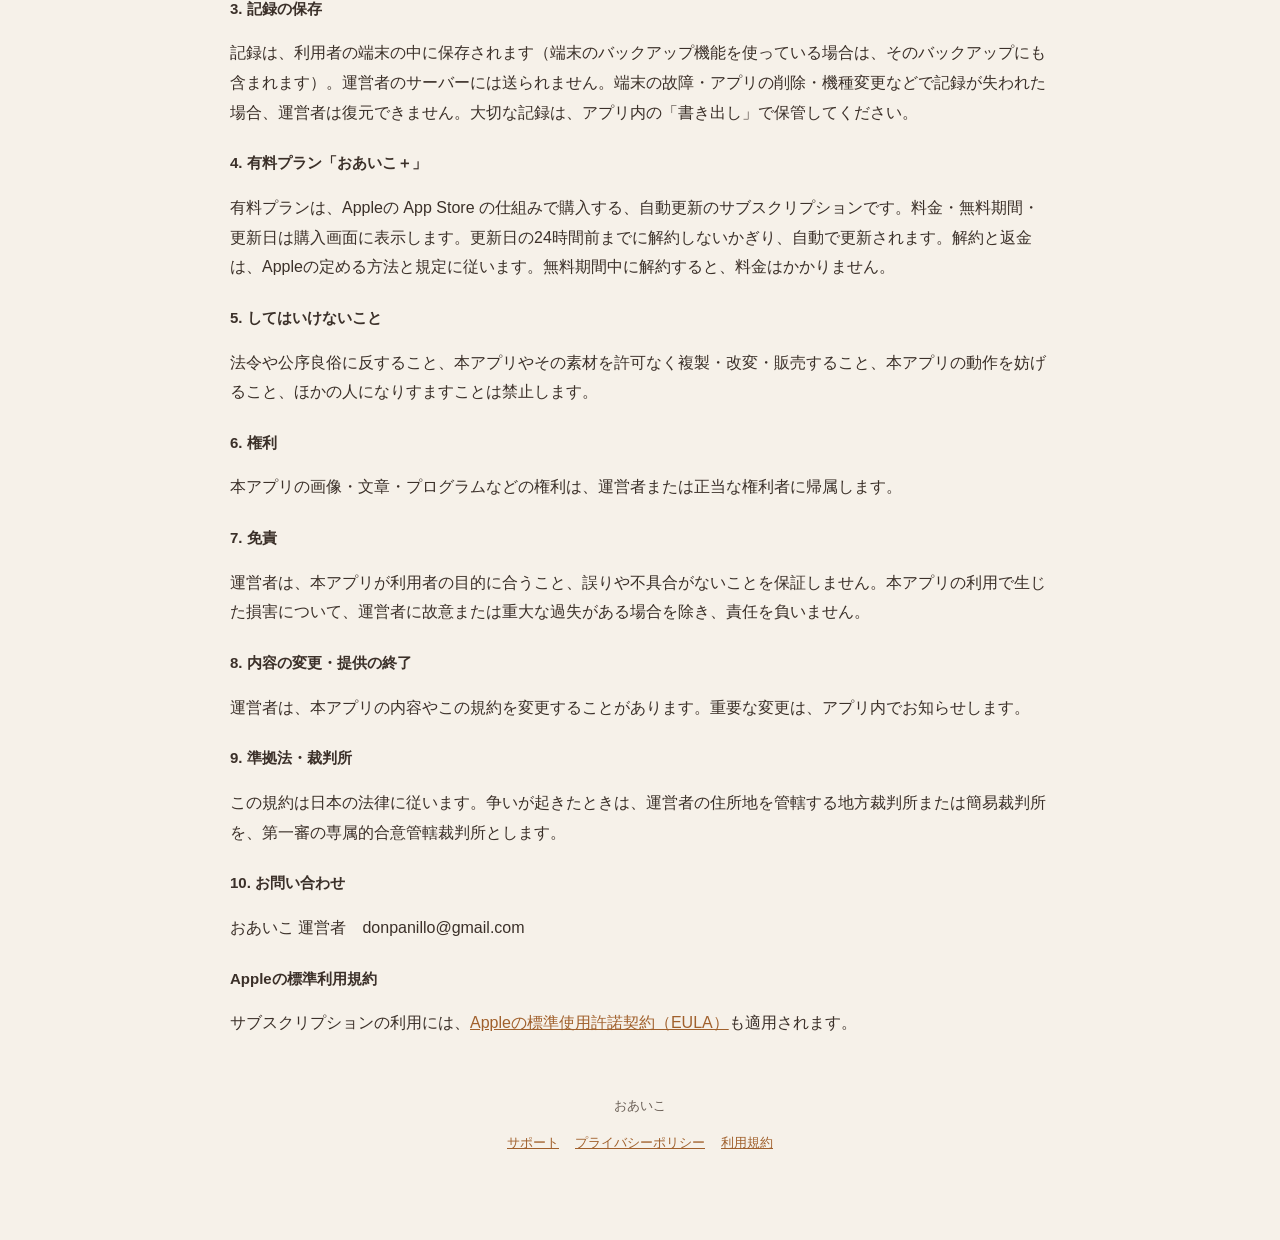
==== commit 33353cc8: "Add files via upload" ====
--- a/index.html
+++ b/index.html
@@ -51,6 +51,14 @@
 .plan h3{margin:0 0 6px;font-size:18px}
 .plan p,.plan li{color:var(--sub);font-size:14px}
 .plan ul{margin:6px 0 0;padding-left:1.2em}
+.web{display:flex;gap:22px;align-items:center;background:var(--card);border:1px solid var(--line);border-radius:28px;padding:22px;flex-wrap:wrap;justify-content:center}
+.web img{width:190px;border-radius:22px;display:block;aspect-ratio:9/16;object-fit:cover}
+.web .tx{flex:1;min-width:240px}
+.web h2{text-align:left;margin:0 0 6px;font-size:21px}
+.web p{margin:0;color:var(--sub);font-size:15px}
+.cta.ghost{background:transparent;color:var(--ink);border:2px solid var(--ink);margin-top:16px}
+.cta.ghost:hover{background:var(--soft)}
+.tryweb{display:block;margin-top:12px;font-weight:700;font-size:15px}
 .care{background:var(--sage);border-radius:20px;padding:22px;font-size:14px;color:#3f4a3c}
 .final{text-align:center;background:var(--soft);border-radius:28px;padding:36px 20px}
 .final img{width:160px;height:160px}
@@ -71,6 +79,7 @@
 <p class="sub">がんばった日も、だめだった日も、あいこ。</p>
 <a class="cta" href="https://apps.apple.com/app/id6836835986">App Storeでダウンロード</a>
 <p class="note">iPhone向け・基本無料</p>
+<a class="tryweb" href="nade/">アプリを入れる前に、ブラウザでハムをなでてみる →</a>
 <div class="hero">
 <img class="phone side" src="img/s2.jpg" alt="きもちの画面。今日の天気を、はれ・くもり・雨などから選ぶ">
 <img class="phone mid" src="img/s1.jpg" alt="ホーム画面。おへやでハムスターが暮らしている">
@@ -86,6 +95,18 @@
 </section>
 
 <section>
+<div class="web">
+<img src="nade/v/kinkuma/poster.jpg" alt="ブラウザでなでられるハムスター（キンクマ）">
+<div class="tx">
+<h2>ブラウザで、いますぐ会える</h2>
+<p>アプリを入れなくても、スマホのブラウザで、ハムスターを指でなでられます。なでた毛なみが指についてきて、頭をなでるとうっとり、足をさわるといやがります。</p>
+<p style="margin-top:8px">気に入ったら、名前・からだ・かくし図鑑ごと、アプリに連れていけます。</p>
+<a class="cta ghost" href="nade/">ブラウザでなでてみる</a>
+</div>
+</div>
+</section>
+
+<section>
 <h2>できること</h2>
 <div class="grid">
 <div class="card"><div class="no">01</div><h3>きもちを天気で残す</h3><p>はれ・くもり・雨・雷・霧。いまの気持ちに近い天気を押すだけ。「よく寝た」「人と話した」など、わけも1タップで残せます。</p></div>
@@ -93,7 +114,8 @@
 <div class="card"><div class="no">03</div><h3>きょうのおあいこ</h3><p>「洗濯を回す」「25分集中する」くらいの小さなことを、ハムといっしょに。できた分だけ、ひまわりの種がもらえます。</p></div>
 <div class="card"><div class="no">04</div><h3>わたしのトリセツ</h3><p>毎日の記録をもとに、ハムが「あなたの取扱説明書」を書いてくれます。何をした日に晴れが多いかも見えてきます。</p></div>
 <div class="card"><div class="no">05</div><h3>おへやとたからもの</h3><p>ひまわりの種で、家具やきせかえと交換。おさんぽで見つけたおみやげも集まっていきます。</p></div>
-<div class="card"><div class="no">06</div><h3>記録は端末の中だけ</h3><p>アカウント登録はいりません。書いたことは、あなたのiPhoneの中にだけ保存されます。</p></div>
+<div class="card"><div class="no">06</div><h3>指でなでる</h3><p>ホームの「指でなでる」で、動画のハムスターを本当になでられます。大きさや体つきも、自分の子に合わせて変えられます。</p></div>
+<div class="card"><div class="no">07</div><h3>記録は端末の中だけ</h3><p>アカウント登録はいりません。書いたことは、あなたのiPhoneの中にだけ保存されます。</p></div>
 </div>
 </section>
 
@@ -101,6 +123,7 @@
 <h2>いっしょに暮らす子を、えらぼう</h2>
 <p class="sec-sub">いろんな種類・毛色のハムスターがいます。</p>
 <div class="hams">
+<figure><img src="img/ham_05_cheeks.webp" alt=""><figcaption>キンクマ</figcaption></figure>
 <figure><img src="img/v_djungarian.webp" alt=""><figcaption>ジャンガリアン</figcaption></figure>
 <figure><img src="img/v_robo.webp" alt=""><figcaption>ロボロフスキー</figcaption></figure>
 <figure><img src="img/v_campbell.webp" alt=""><figcaption>キャンベル</figcaption></figure>
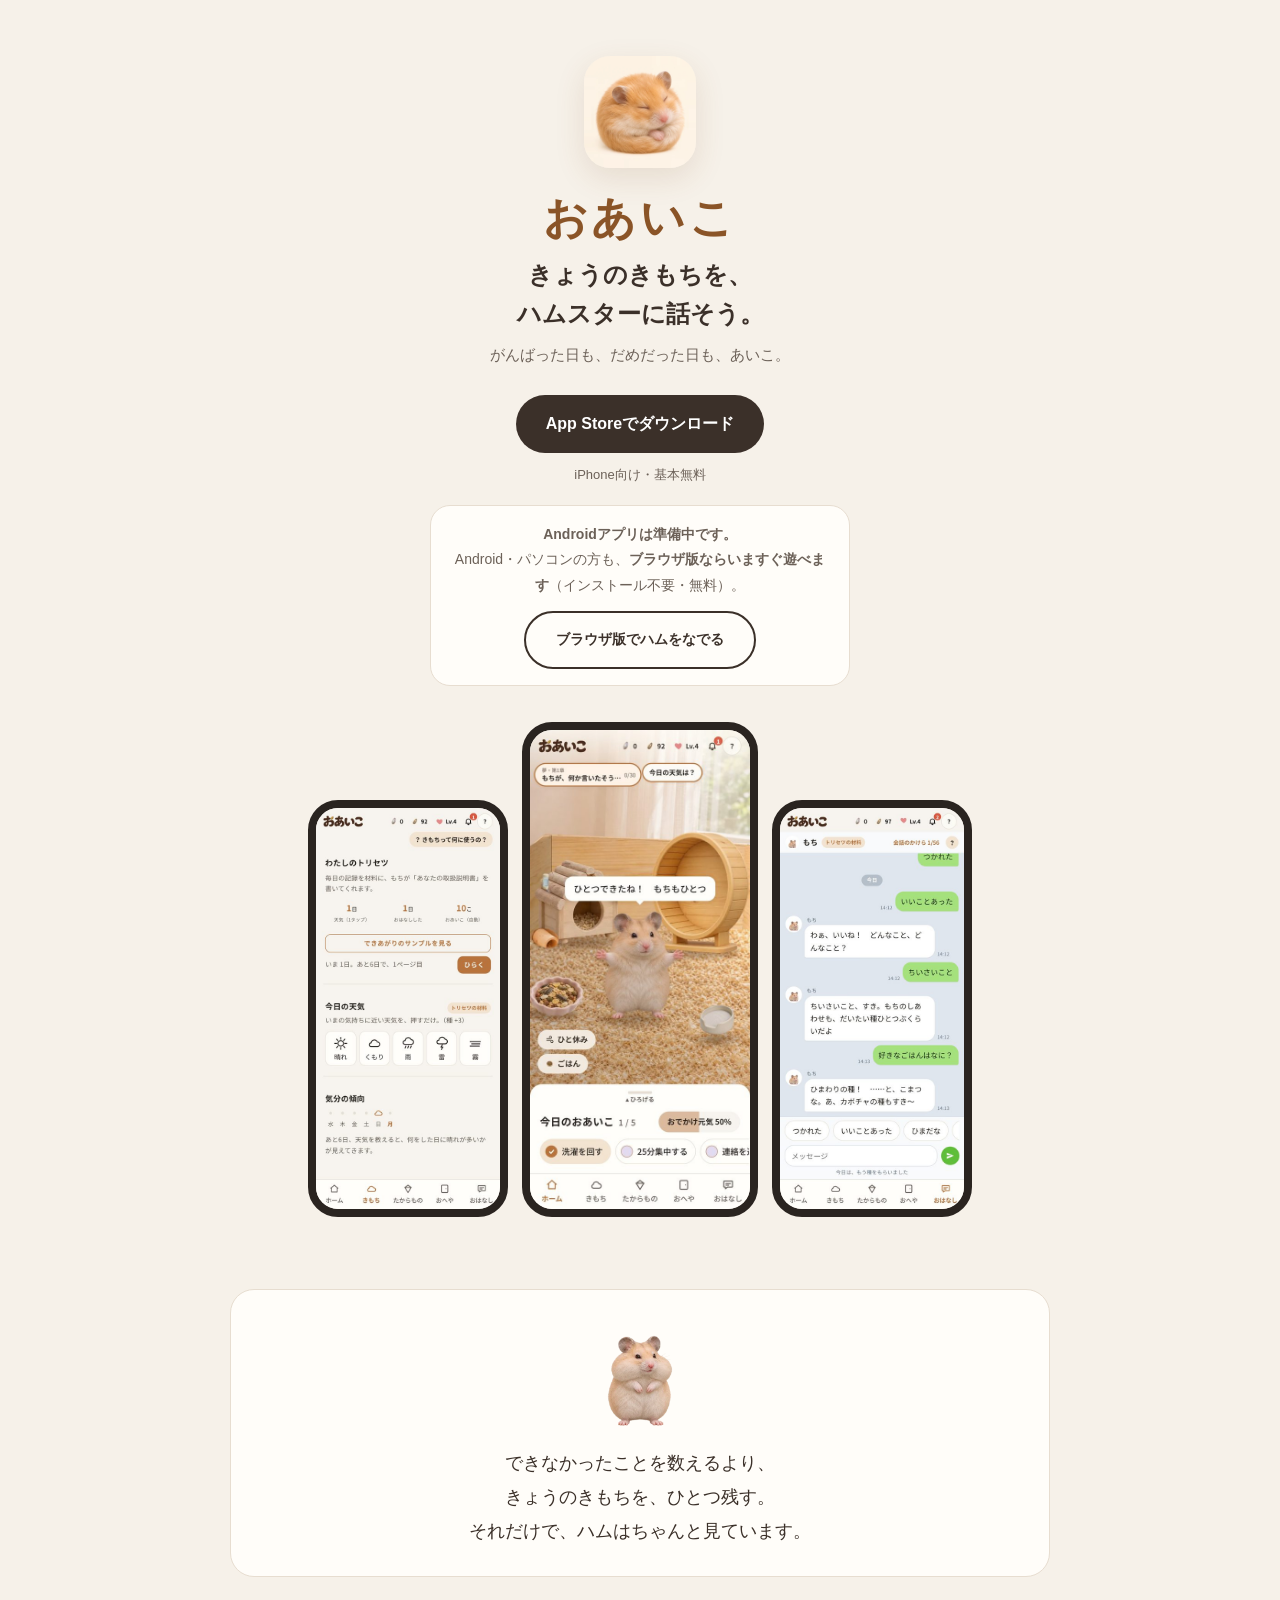
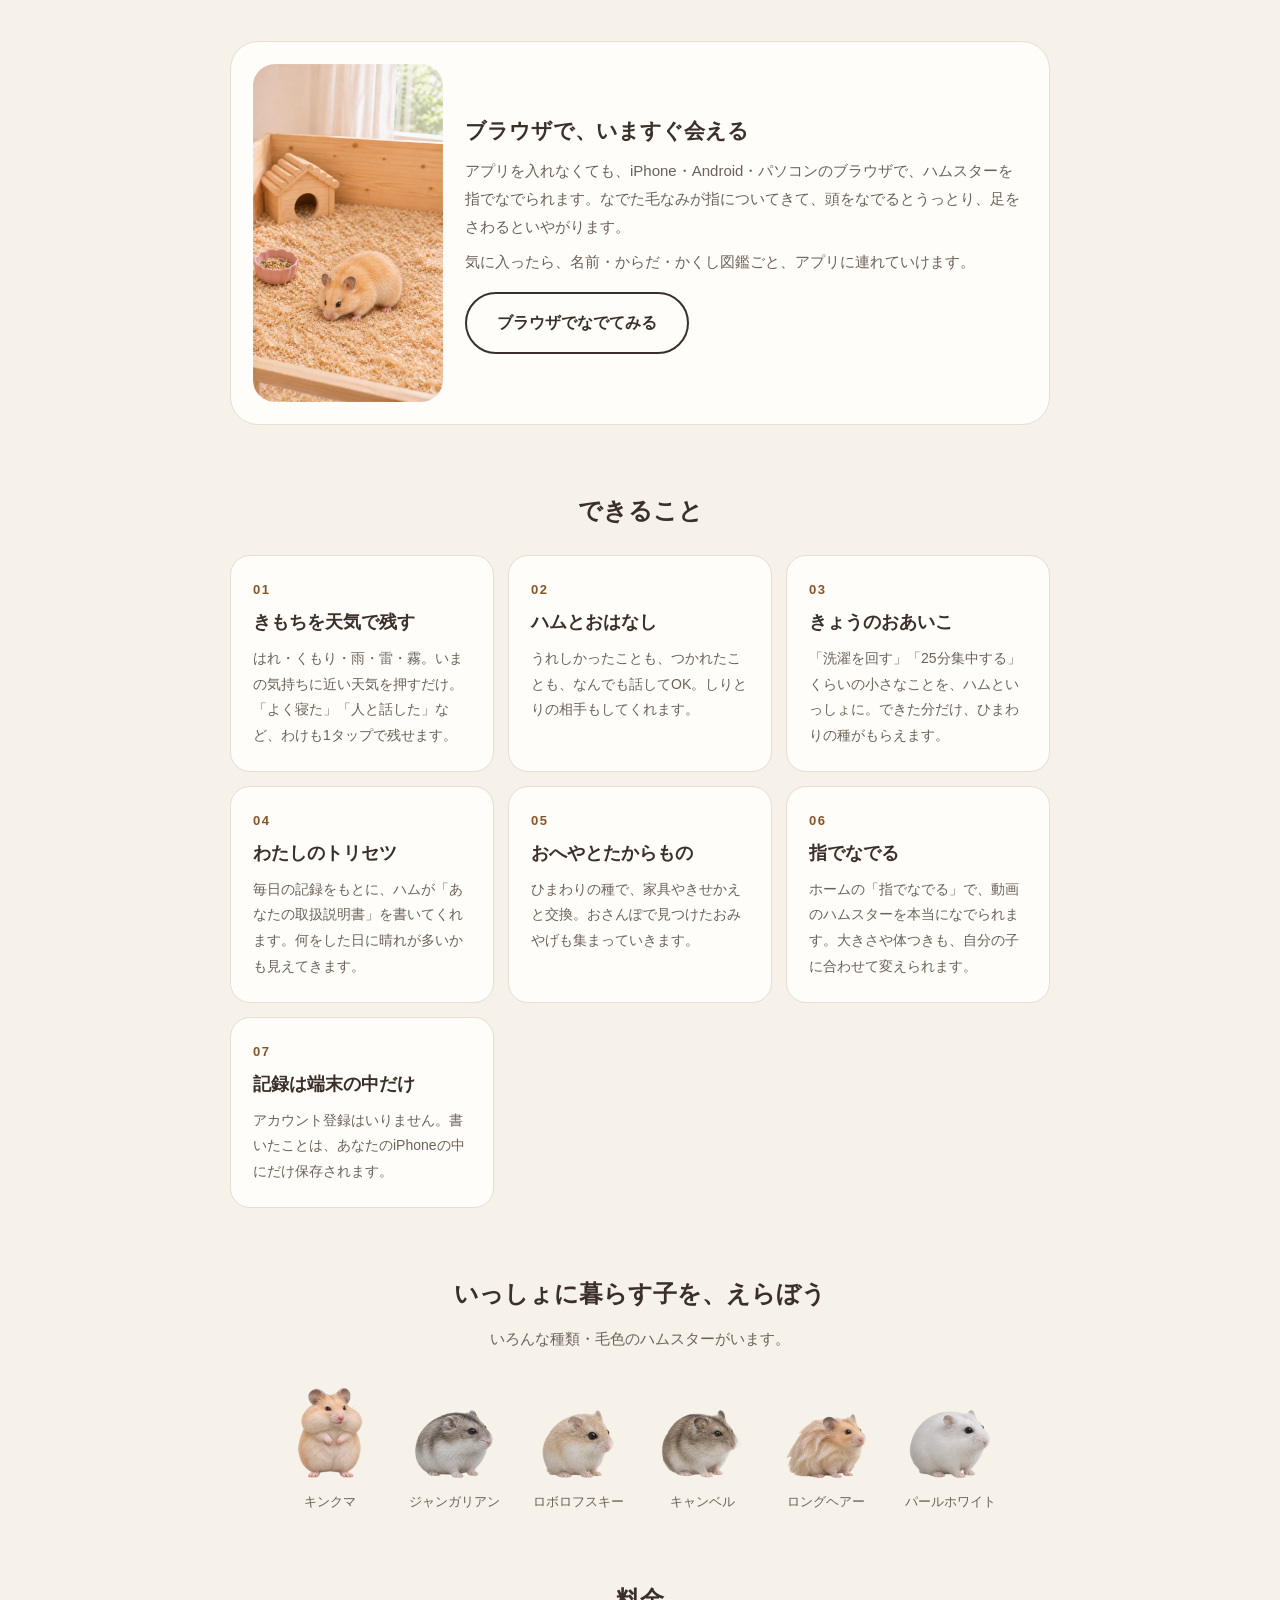
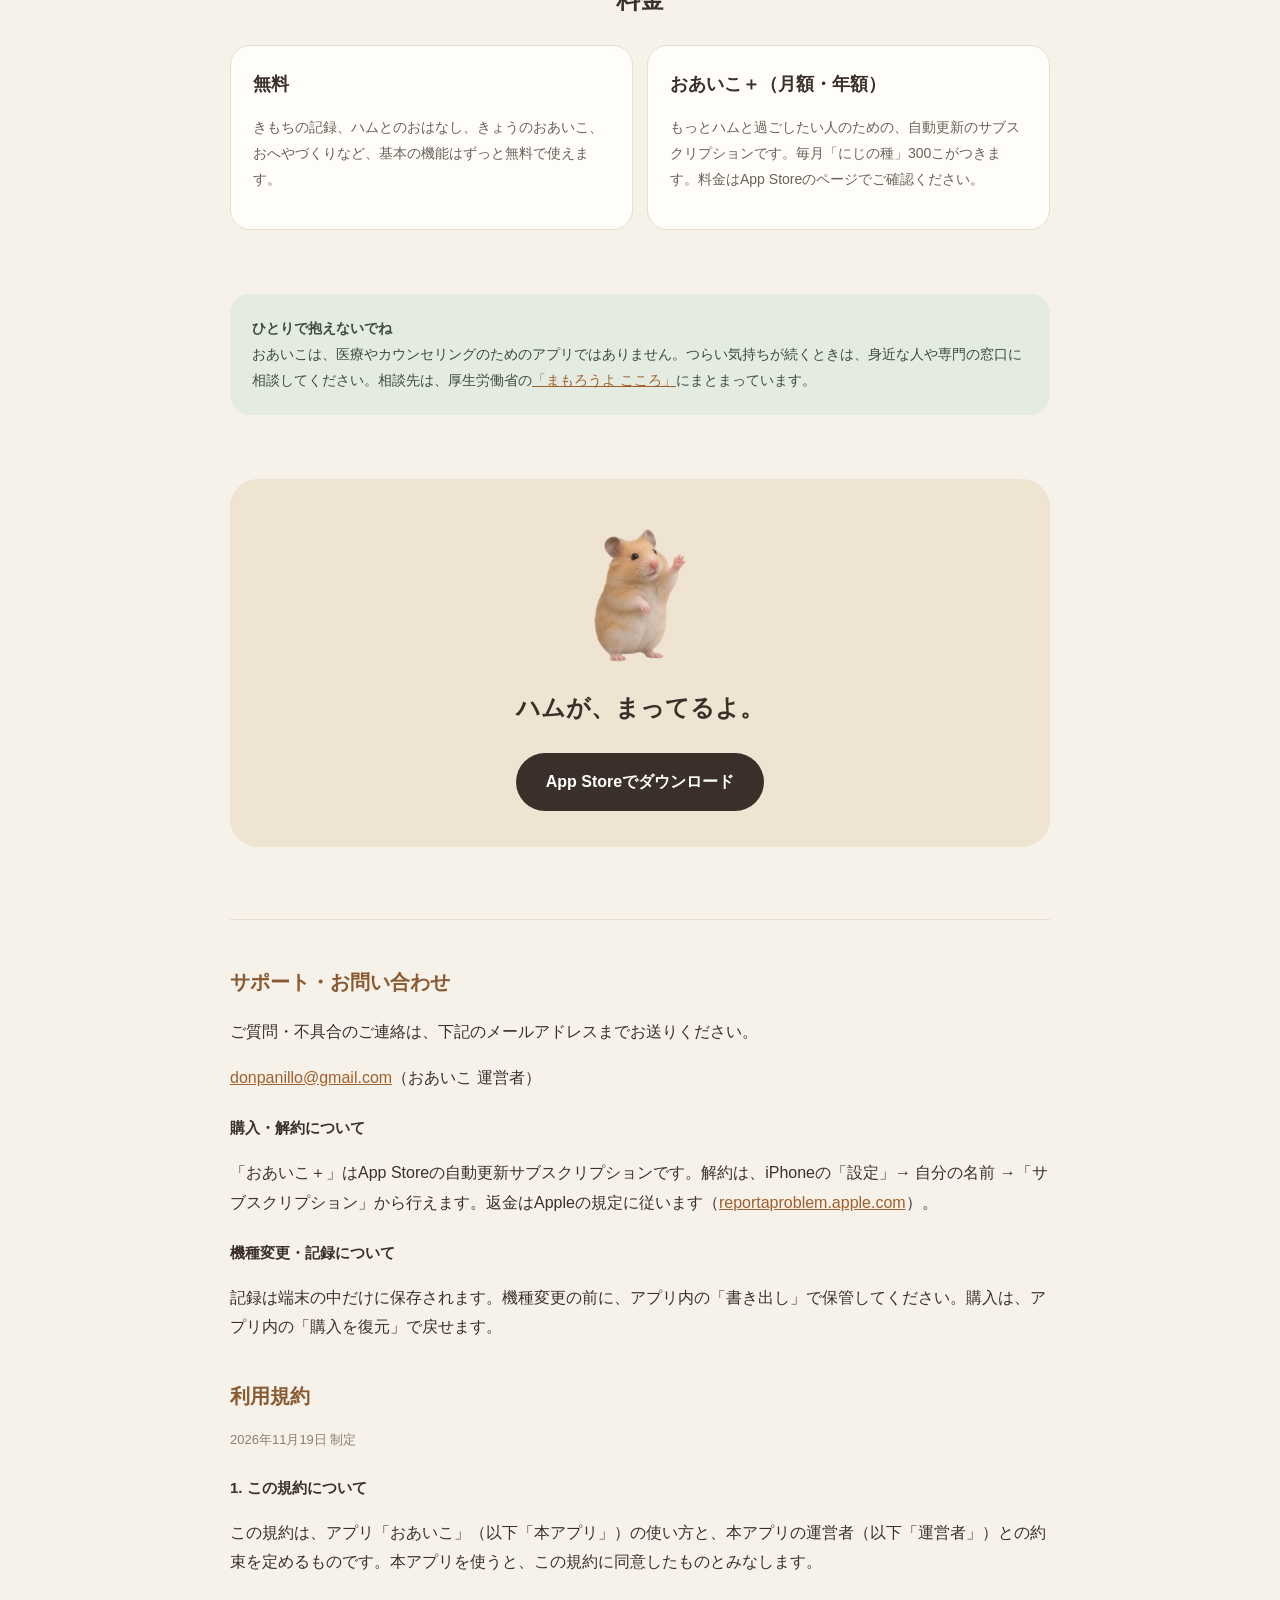
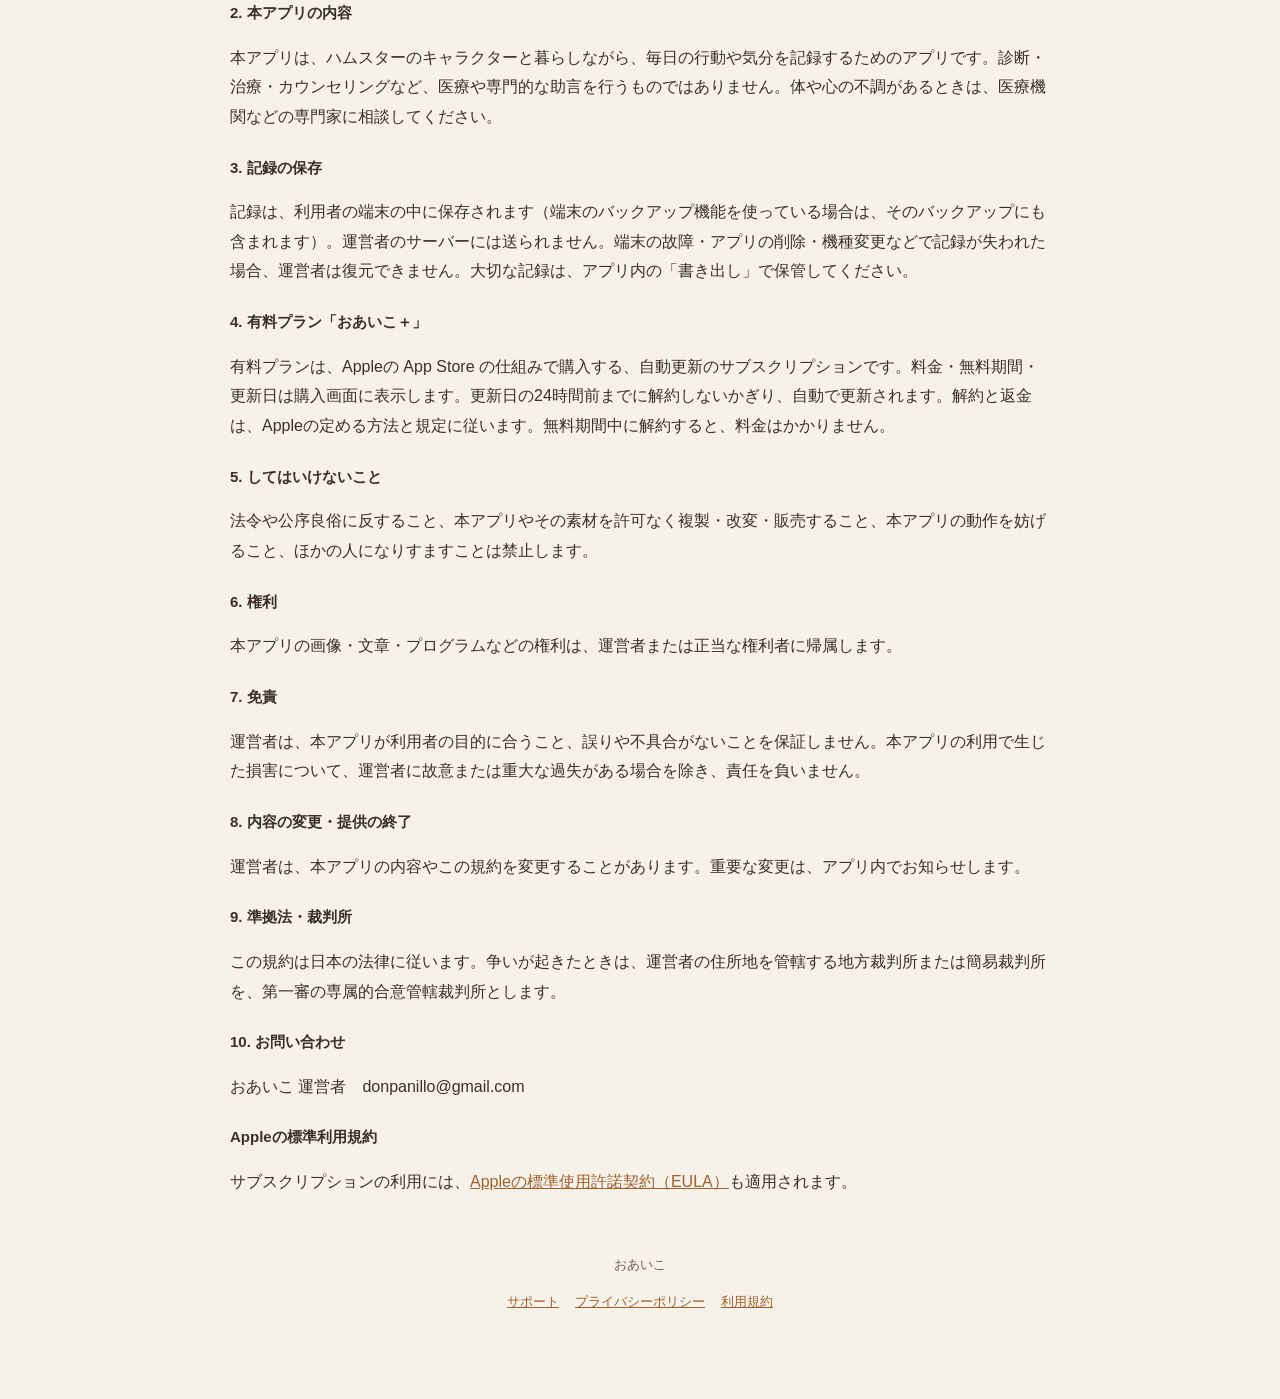
==== commit 215e4c6e: "Add files via upload" ====
--- a/index.html
+++ b/index.html
@@ -58,6 +58,9 @@
 .web p{margin:0;color:var(--sub);font-size:15px}
 .cta.ghost{background:transparent;color:var(--ink);border:2px solid var(--ink);margin-top:16px}
 .cta.ghost:hover{background:var(--soft)}
+.platform{margin:18px auto 0;max-width:420px;background:var(--card);border:1px solid var(--line);border-radius:20px;padding:16px 18px;font-size:14px;color:var(--sub)}
+.platform p{margin:0}
+.platform .cta{margin-top:12px}
 .tryweb{display:block;margin-top:12px;font-weight:700;font-size:15px}
 .care{background:var(--sage);border-radius:20px;padding:22px;font-size:14px;color:#3f4a3c}
 .final{text-align:center;background:var(--soft);border-radius:28px;padding:36px 20px}
@@ -79,7 +82,7 @@
 <p class="sub">がんばった日も、だめだった日も、あいこ。</p>
 <a class="cta" href="https://apps.apple.com/app/id6836835986">App Storeでダウンロード</a>
 <p class="note">iPhone向け・基本無料</p>
-<a class="tryweb" href="nade/">アプリを入れる前に、ブラウザでハムをなでてみる →</a>
+<div class="platform"><p><b>Androidアプリは準備中です。</b><br>Android・パソコンの方も、<b>ブラウザ版ならいますぐ遊べます</b>（インストール不要・無料）。</p><a class="cta ghost" href="nade/">ブラウザ版でハムをなでる</a></div>
 <div class="hero">
 <img class="phone side" src="img/s2.jpg" alt="きもちの画面。今日の天気を、はれ・くもり・雨などから選ぶ">
 <img class="phone mid" src="img/s1.jpg" alt="ホーム画面。おへやでハムスターが暮らしている">
@@ -99,7 +102,7 @@
 <img src="nade/v/kinkuma/poster.jpg" alt="ブラウザでなでられるハムスター（キンクマ）">
 <div class="tx">
 <h2>ブラウザで、いますぐ会える</h2>
-<p>アプリを入れなくても、スマホのブラウザで、ハムスターを指でなでられます。なでた毛なみが指についてきて、頭をなでるとうっとり、足をさわるといやがります。</p>
+<p>アプリを入れなくても、iPhone・Android・パソコンのブラウザで、ハムスターを指でなでられます。なでた毛なみが指についてきて、頭をなでるとうっとり、足をさわるといやがります。</p>
 <p style="margin-top:8px">気に入ったら、名前・からだ・かくし図鑑ごと、アプリに連れていけます。</p>
 <a class="cta ghost" href="nade/">ブラウザでなでてみる</a>
 </div>
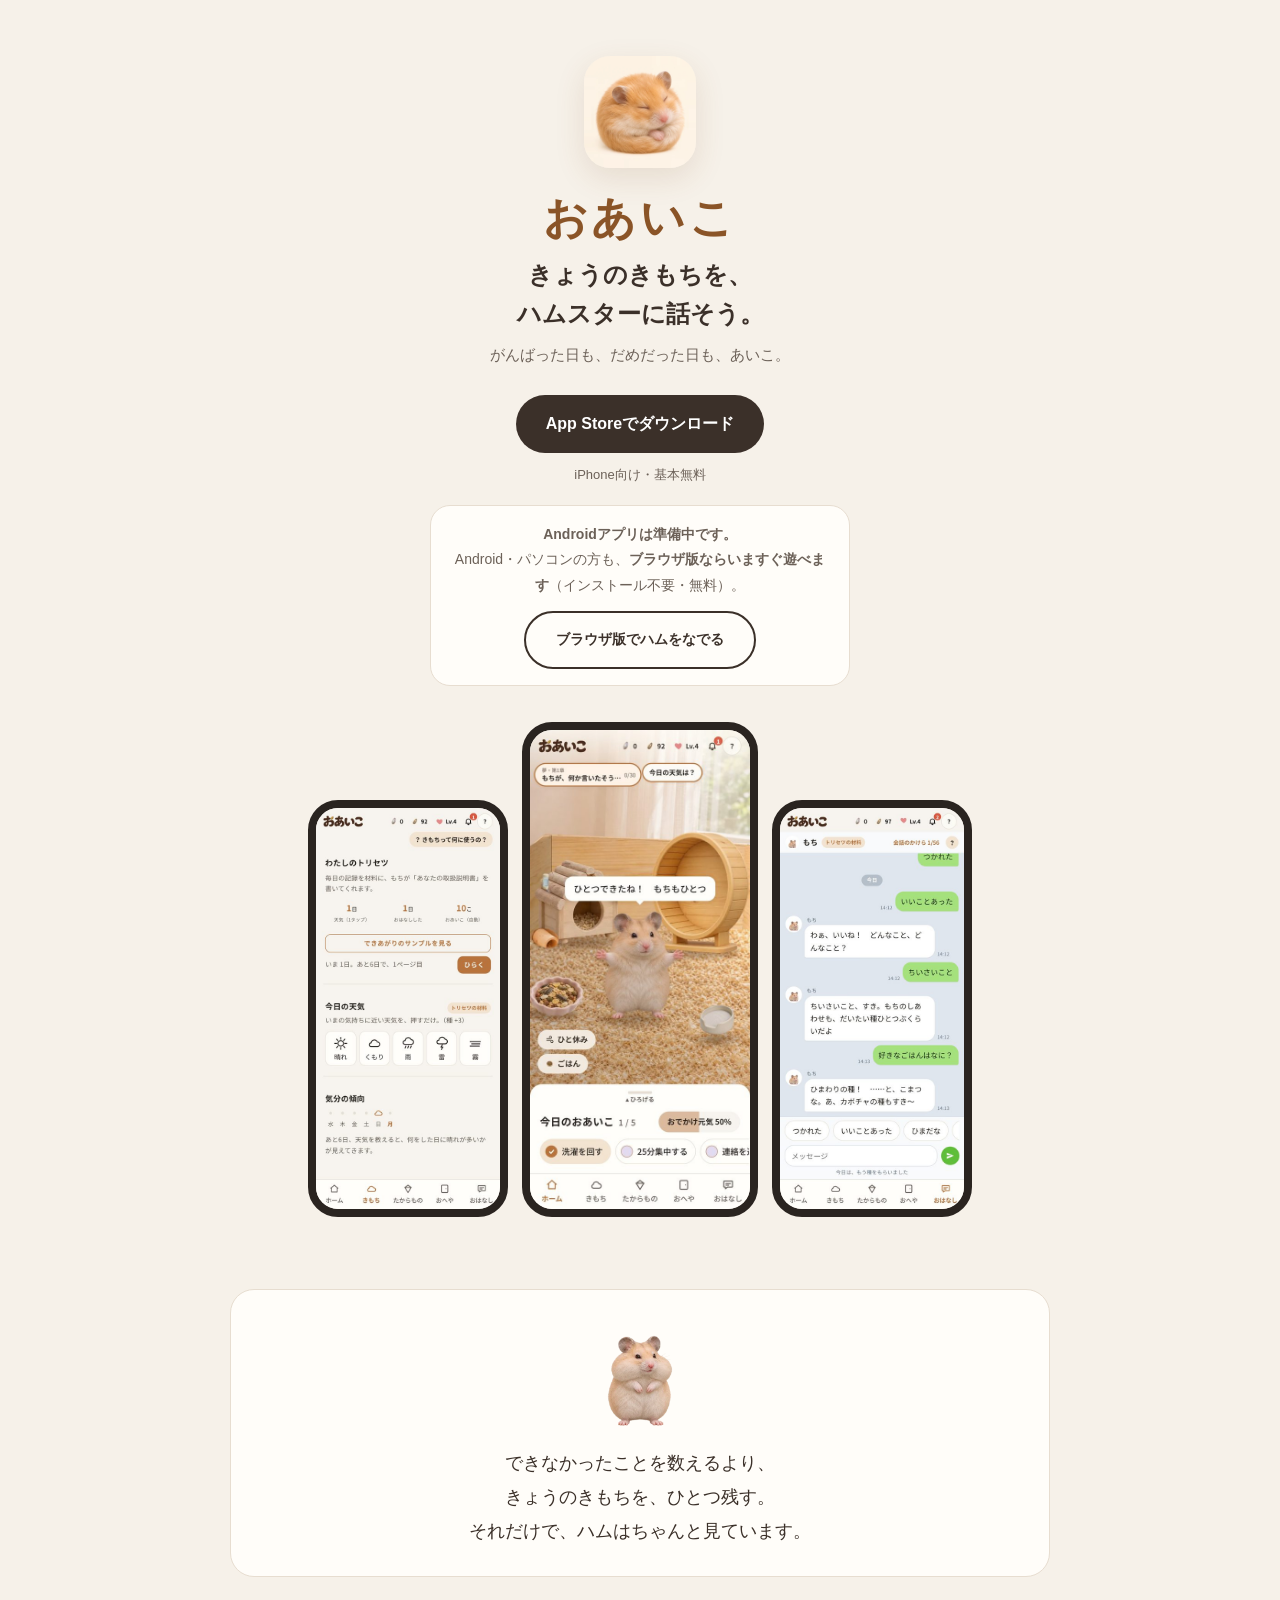
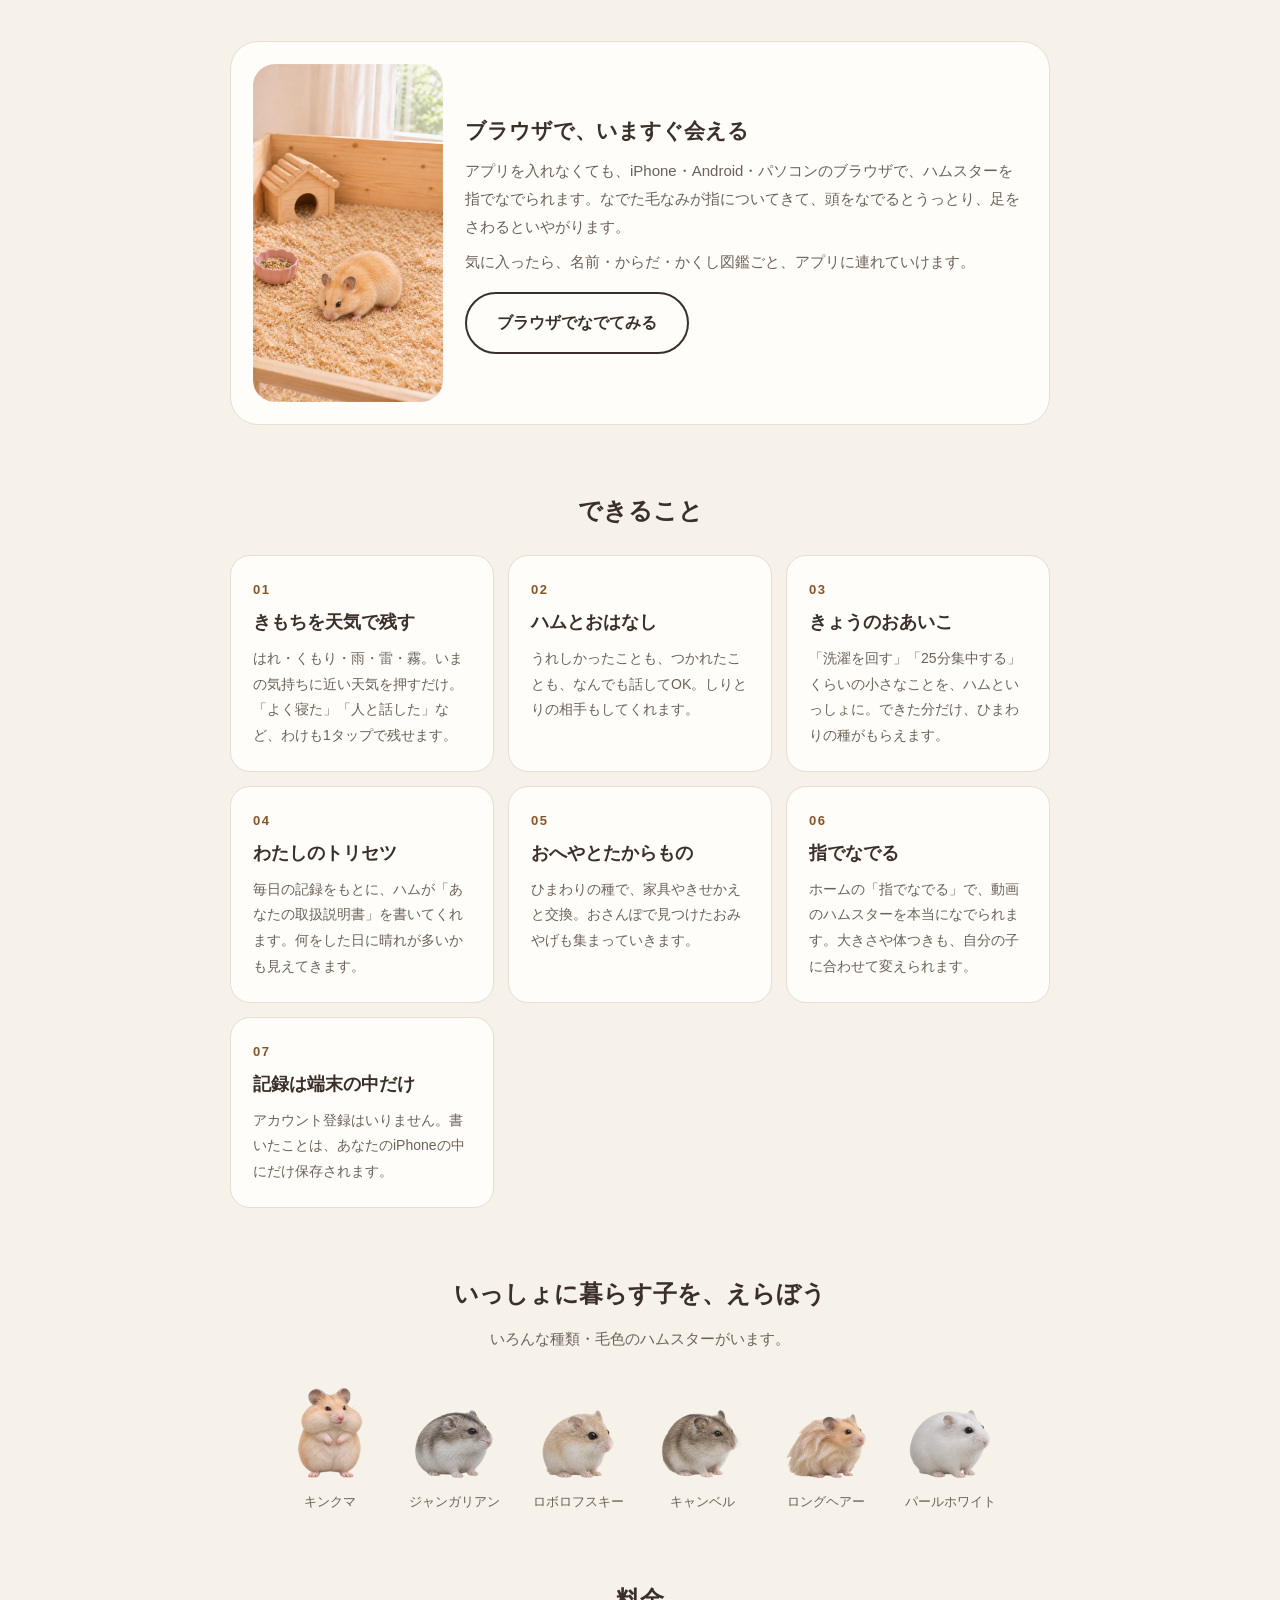
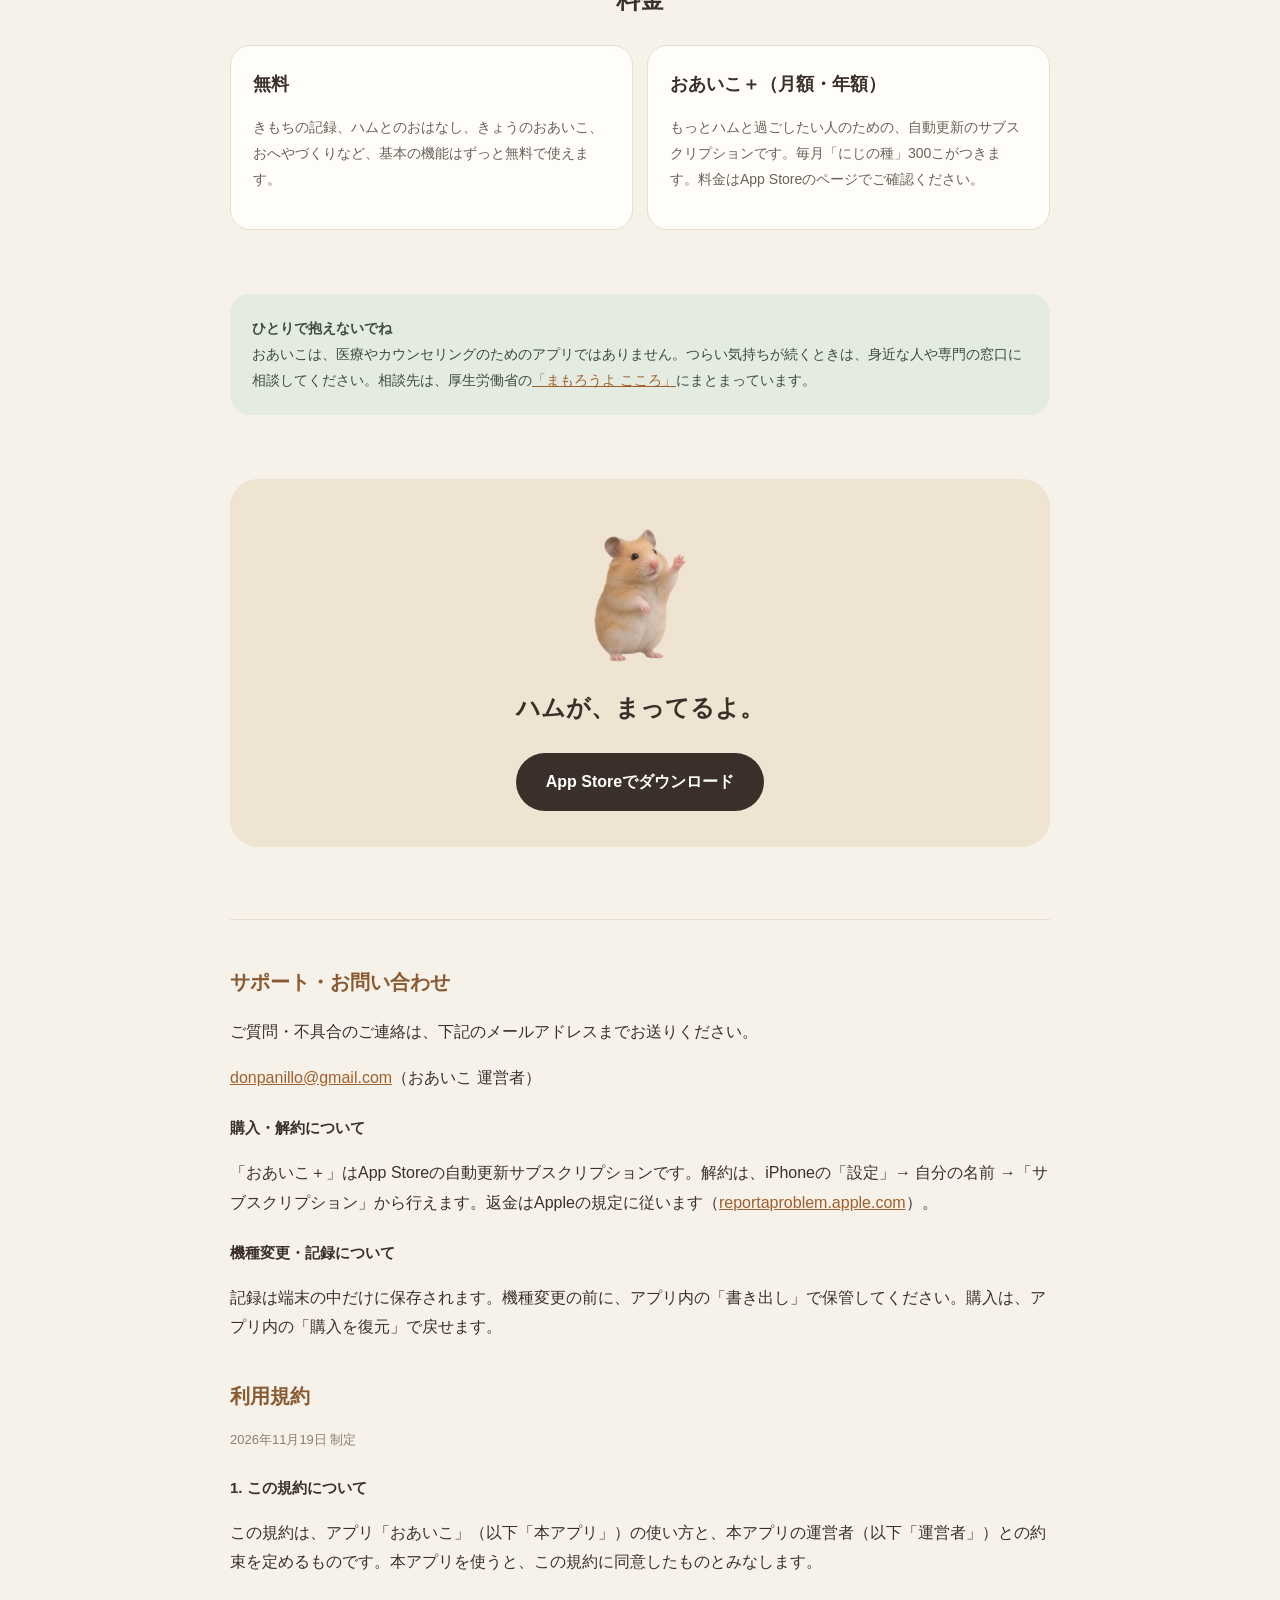
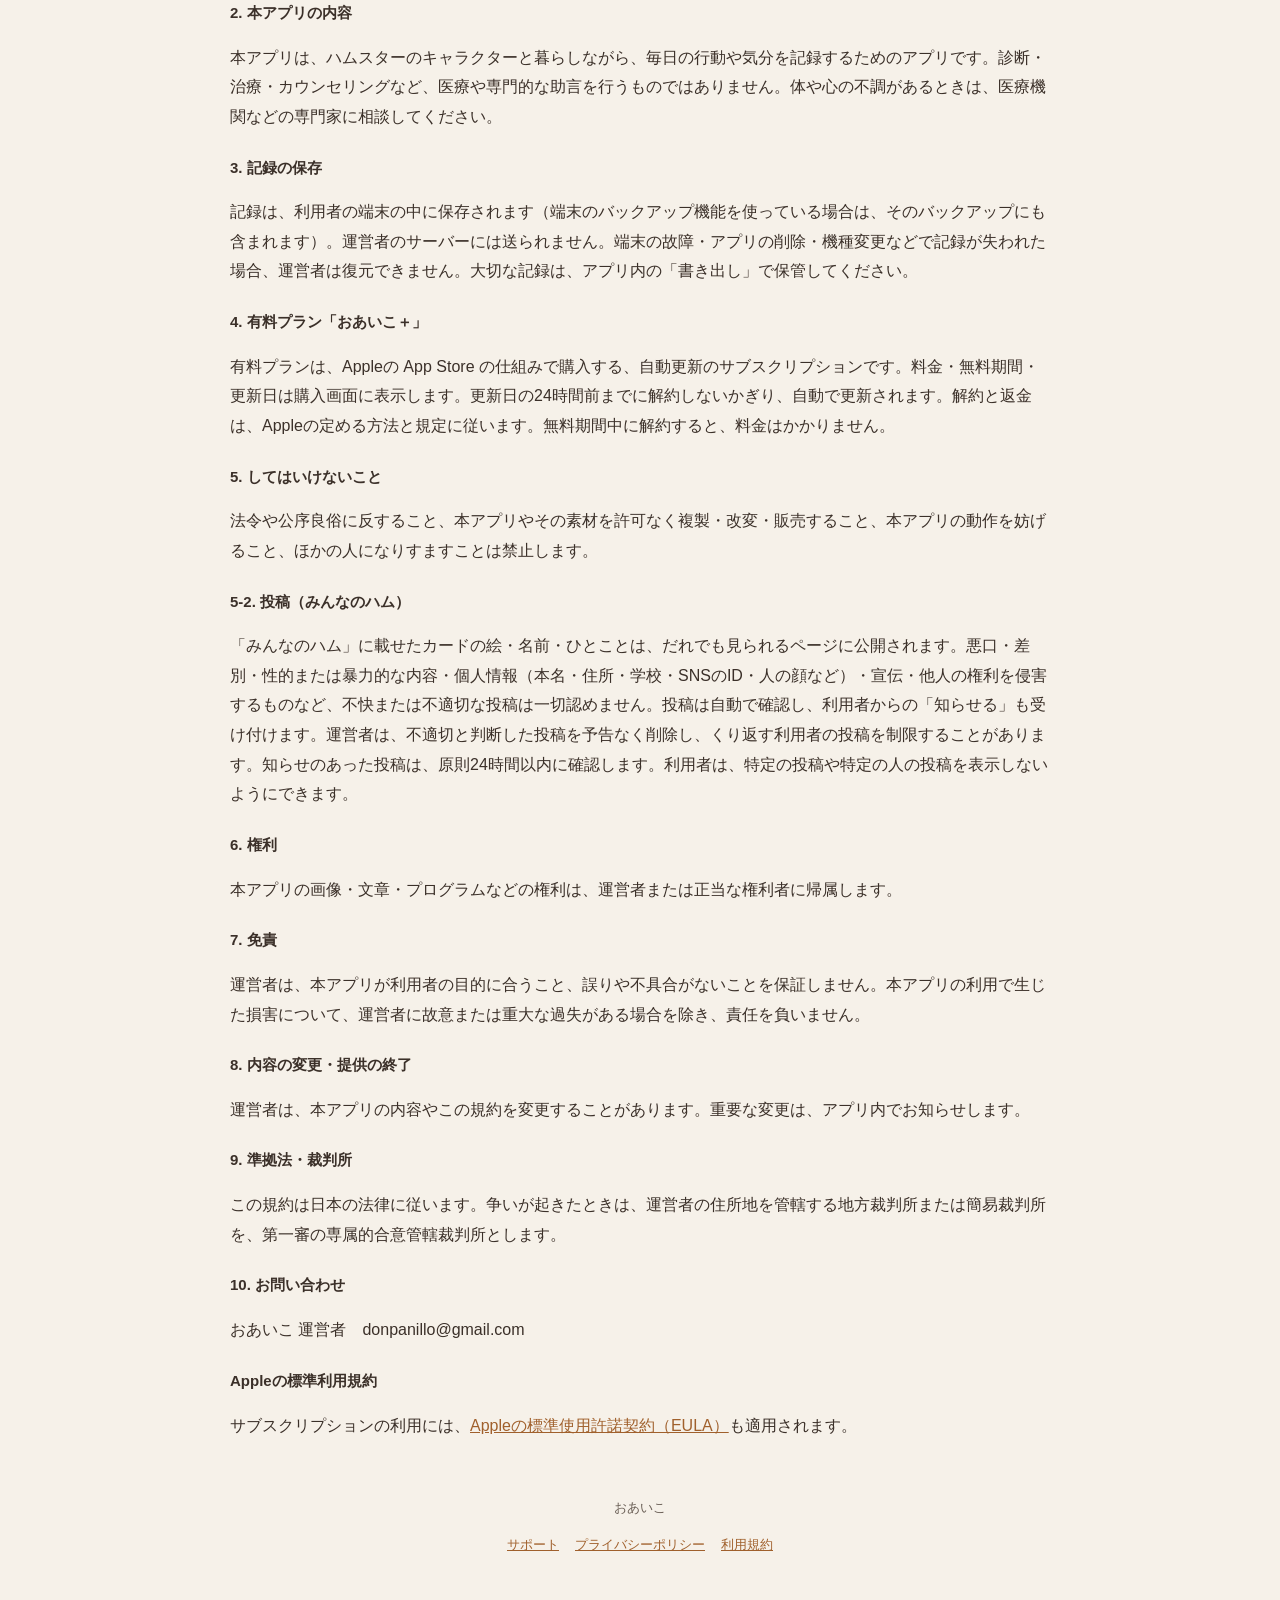
==== commit 19d2723c: "Add files via upload" ====
--- a/index.html
+++ b/index.html
@@ -7,8 +7,8 @@
 <meta name="description" content="きょうのきもちを天気で残して、ハムスターに話すアプリ。がんばった日も、だめだった日も、あいこ。iPhone向け・基本無料。">
 <meta property="og:title" content="おあいこ｜きょうのきもちを、ハムスターに話そう">
 <meta property="og:description" content="きもちを天気で残して、ハムとおはなし。がんばった日も、だめだった日も、あいこ。iPhone向け・基本無料。">
-<meta property="og:image" content="https://oaiko-app.github.io/og.png">
-<meta property="og:url" content="https://oaiko-app.github.io/">
+<meta property="og:image" content="https://oaiko-hamu.com/og.png">
+<meta property="og:url" content="https://oaiko-hamu.com/">
 <meta property="og:type" content="website">
 <meta name="twitter:card" content="summary_large_image">
 <meta name="apple-itunes-app" content="app-id=6836835986">
@@ -161,7 +161,7 @@
 <div class="legal">
 <h2 id="support">サポート・お問い合わせ</h2><p>ご質問・不具合のご連絡は、下記のメールアドレスまでお送りください。</p><p><a href="mailto:donpanillo@gmail.com">donpanillo@gmail.com</a>（おあいこ 運営者）</p>
 <h3>購入・解約について</h3><p>「おあいこ＋」はApp Storeの自動更新サブスクリプションです。解約は、iPhoneの「設定」→ 自分の名前 →「サブスクリプション」から行えます。返金はAppleの規定に従います（<a href="https://reportaproblem.apple.com/">reportaproblem.apple.com</a>）。</p>
-<h3>機種変更・記録について</h3><p>記録は端末の中だけに保存されます。機種変更の前に、アプリ内の「書き出し」で保管してください。購入は、アプリ内の「購入を復元」で戻せます。</p><h2 id="terms">利用規約</h2><p class="muted">2026年11月19日 制定</p><h3>1. この規約について</h3><p>この規約は、アプリ「おあいこ」（以下「本アプリ」）の使い方と、本アプリの運営者（以下「運営者」）との約束を定めるものです。本アプリを使うと、この規約に同意したものとみなします。</p><h3>2. 本アプリの内容</h3><p>本アプリは、ハムスターのキャラクターと暮らしながら、毎日の行動や気分を記録するためのアプリです。診断・治療・カウンセリングなど、医療や専門的な助言を行うものではありません。体や心の不調があるときは、医療機関などの専門家に相談してください。</p><h3>3. 記録の保存</h3><p>記録は、利用者の端末の中に保存されます（端末のバックアップ機能を使っている場合は、そのバックアップにも含まれます）。運営者のサーバーには送られません。端末の故障・アプリの削除・機種変更などで記録が失われた場合、運営者は復元できません。大切な記録は、アプリ内の「書き出し」で保管してください。</p><h3>4. 有料プラン「おあいこ＋」</h3><p>有料プランは、Appleの App Store の仕組みで購入する、自動更新のサブスクリプションです。料金・無料期間・更新日は購入画面に表示します。更新日の24時間前までに解約しないかぎり、自動で更新されます。解約と返金は、Appleの定める方法と規定に従います。無料期間中に解約すると、料金はかかりません。</p><h3>5. してはいけないこと</h3><p>法令や公序良俗に反すること、本アプリやその素材を許可なく複製・改変・販売すること、本アプリの動作を妨げること、ほかの人になりすますことは禁止します。</p><h3>6. 権利</h3><p>本アプリの画像・文章・プログラムなどの権利は、運営者または正当な権利者に帰属します。</p><h3>7. 免責</h3><p>運営者は、本アプリが利用者の目的に合うこと、誤りや不具合がないことを保証しません。本アプリの利用で生じた損害について、運営者に故意または重大な過失がある場合を除き、責任を負いません。</p><h3>8. 内容の変更・提供の終了</h3><p>運営者は、本アプリの内容やこの規約を変更することがあります。重要な変更は、アプリ内でお知らせします。</p><h3>9. 準拠法・裁判所</h3><p>この規約は日本の法律に従います。争いが起きたときは、運営者の住所地を管轄する地方裁判所または簡易裁判所を、第一審の専属的合意管轄裁判所とします。</p><h3>10. お問い合わせ</h3><p>おあいこ 運営者　donpanillo@gmail.com</p><h3>Appleの標準利用規約</h3><p>サブスクリプションの利用には、<a href="https://www.apple.com/legal/internet-services/itunes/dev/stdeula/">Appleの標準使用許諾契約（EULA）</a>も適用されます。</p>
+<h3>機種変更・記録について</h3><p>記録は端末の中だけに保存されます。機種変更の前に、アプリ内の「書き出し」で保管してください。購入は、アプリ内の「購入を復元」で戻せます。</p><h2 id="terms">利用規約</h2><p class="muted">2026年11月19日 制定</p><h3>1. この規約について</h3><p>この規約は、アプリ「おあいこ」（以下「本アプリ」）の使い方と、本アプリの運営者（以下「運営者」）との約束を定めるものです。本アプリを使うと、この規約に同意したものとみなします。</p><h3>2. 本アプリの内容</h3><p>本アプリは、ハムスターのキャラクターと暮らしながら、毎日の行動や気分を記録するためのアプリです。診断・治療・カウンセリングなど、医療や専門的な助言を行うものではありません。体や心の不調があるときは、医療機関などの専門家に相談してください。</p><h3>3. 記録の保存</h3><p>記録は、利用者の端末の中に保存されます（端末のバックアップ機能を使っている場合は、そのバックアップにも含まれます）。運営者のサーバーには送られません。端末の故障・アプリの削除・機種変更などで記録が失われた場合、運営者は復元できません。大切な記録は、アプリ内の「書き出し」で保管してください。</p><h3>4. 有料プラン「おあいこ＋」</h3><p>有料プランは、Appleの App Store の仕組みで購入する、自動更新のサブスクリプションです。料金・無料期間・更新日は購入画面に表示します。更新日の24時間前までに解約しないかぎり、自動で更新されます。解約と返金は、Appleの定める方法と規定に従います。無料期間中に解約すると、料金はかかりません。</p><h3>5. してはいけないこと</h3><p>法令や公序良俗に反すること、本アプリやその素材を許可なく複製・改変・販売すること、本アプリの動作を妨げること、ほかの人になりすますことは禁止します。</p><h3>5-2. 投稿（みんなのハム）</h3><p>「みんなのハム」に載せたカードの絵・名前・ひとことは、だれでも見られるページに公開されます。悪口・差別・性的または暴力的な内容・個人情報（本名・住所・学校・SNSのID・人の顔など）・宣伝・他人の権利を侵害するものなど、不快または不適切な投稿は一切認めません。投稿は自動で確認し、利用者からの「知らせる」も受け付けます。運営者は、不適切と判断した投稿を予告なく削除し、くり返す利用者の投稿を制限することがあります。知らせのあった投稿は、原則24時間以内に確認します。利用者は、特定の投稿や特定の人の投稿を表示しないようにできます。</p><h3>6. 権利</h3><p>本アプリの画像・文章・プログラムなどの権利は、運営者または正当な権利者に帰属します。</p><h3>7. 免責</h3><p>運営者は、本アプリが利用者の目的に合うこと、誤りや不具合がないことを保証しません。本アプリの利用で生じた損害について、運営者に故意または重大な過失がある場合を除き、責任を負いません。</p><h3>8. 内容の変更・提供の終了</h3><p>運営者は、本アプリの内容やこの規約を変更することがあります。重要な変更は、アプリ内でお知らせします。</p><h3>9. 準拠法・裁判所</h3><p>この規約は日本の法律に従います。争いが起きたときは、運営者の住所地を管轄する地方裁判所または簡易裁判所を、第一審の専属的合意管轄裁判所とします。</p><h3>10. お問い合わせ</h3><p>おあいこ 運営者　donpanillo@gmail.com</p><h3>Appleの標準利用規約</h3><p>サブスクリプションの利用には、<a href="https://www.apple.com/legal/internet-services/itunes/dev/stdeula/">Appleの標準使用許諾契約（EULA）</a>も適用されます。</p>
 </div>
 
 <footer>
@@ -169,5 +169,6 @@
 <p><a href="#support">サポート</a><a href="privacy.html">プライバシーポリシー</a><a href="#terms">利用規約</a></p>
 </footer>
 </main>
+<!-- Cloudflare Web Analytics --><script type='module' src='https://static.cloudflareinsights.com/beacon.min.js' data-cf-beacon='{"token": "a71f2bd8054e46b585d3dcd722440246"}'></script><!-- End Cloudflare Web Analytics -->
 </body>
 </html>
